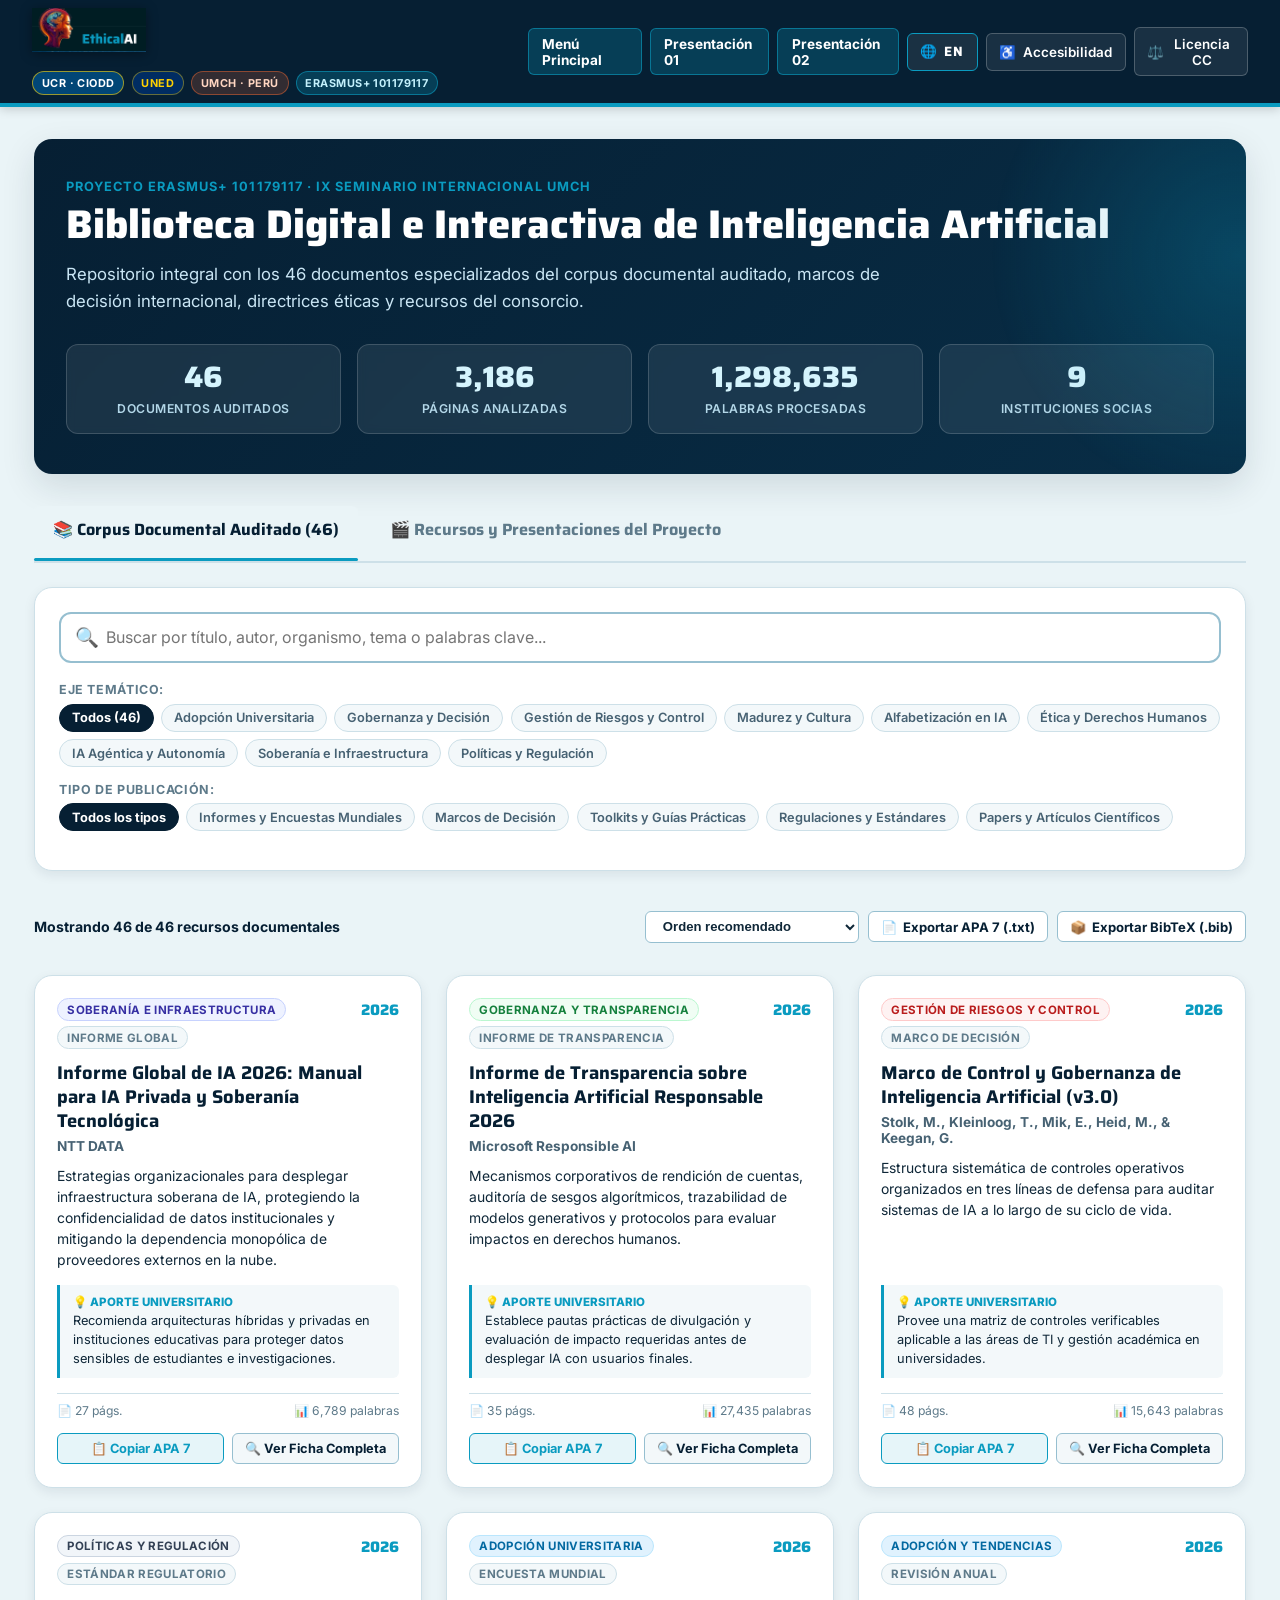
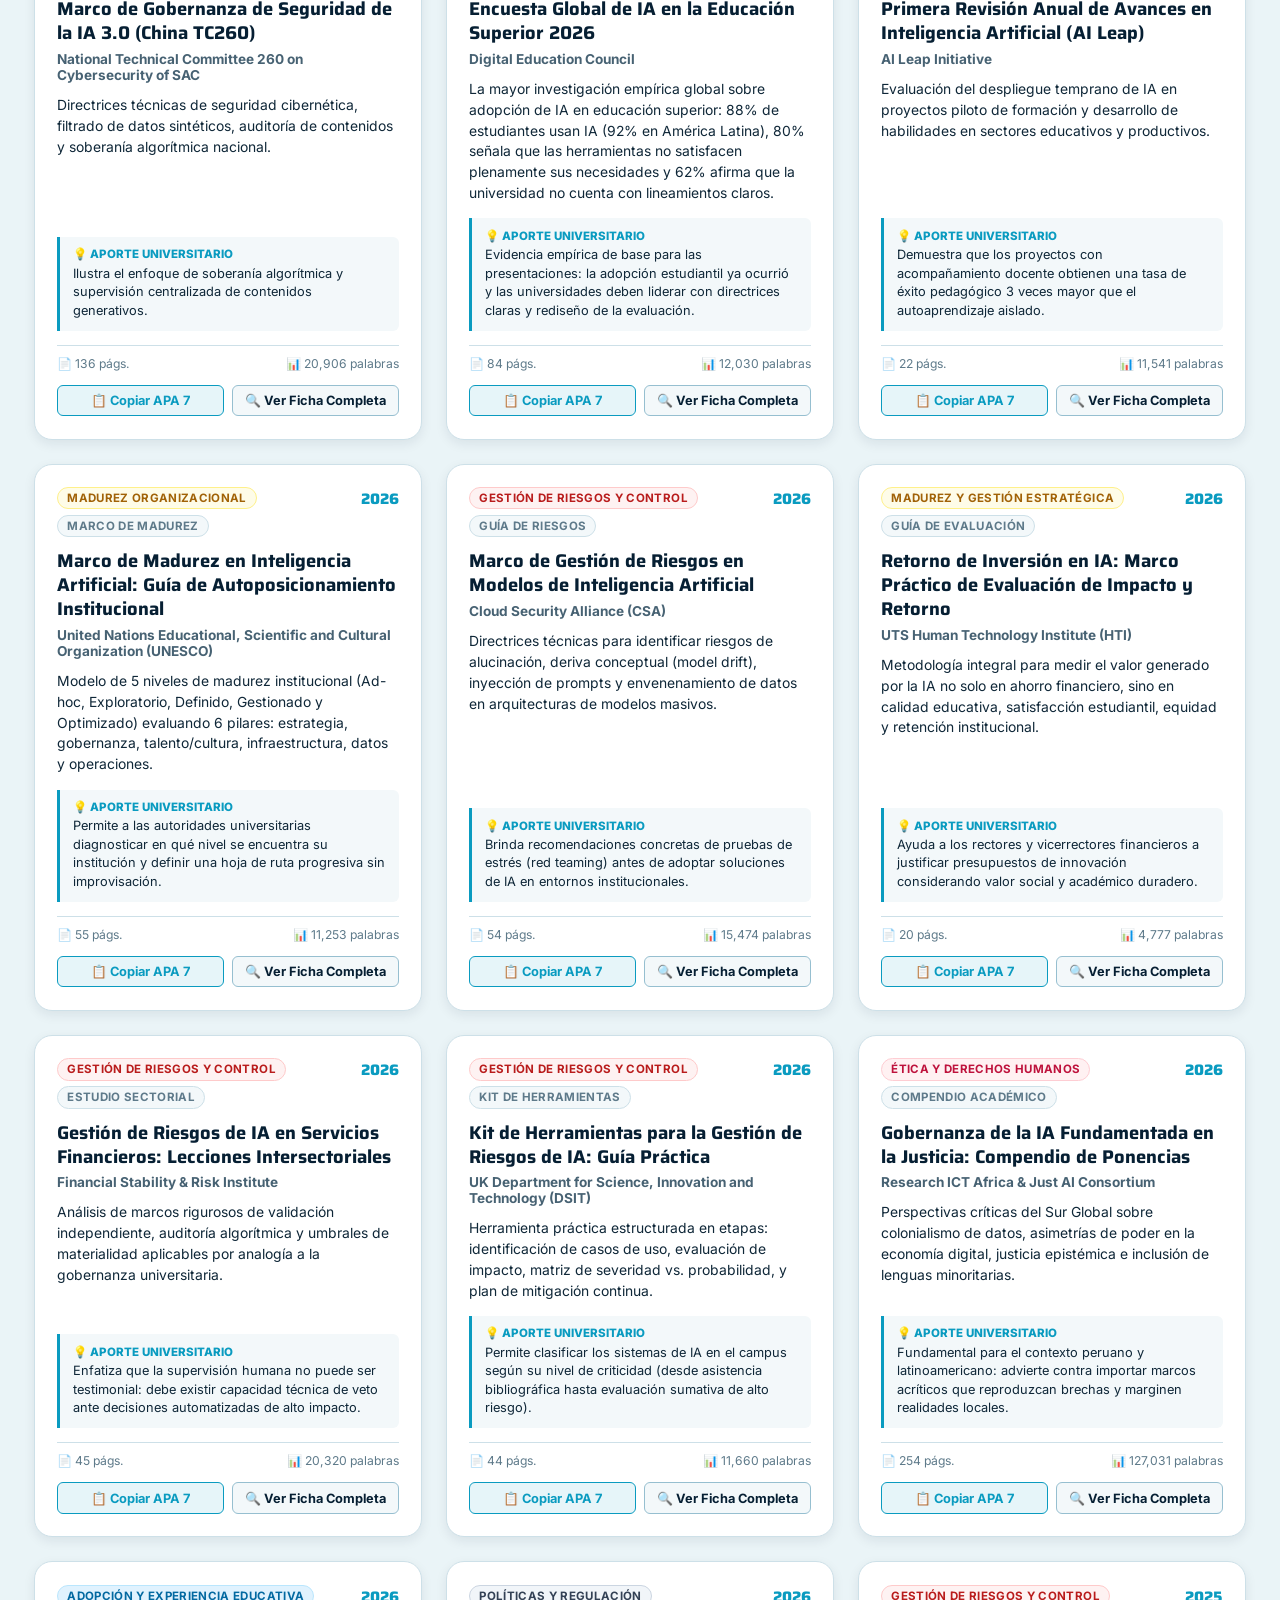
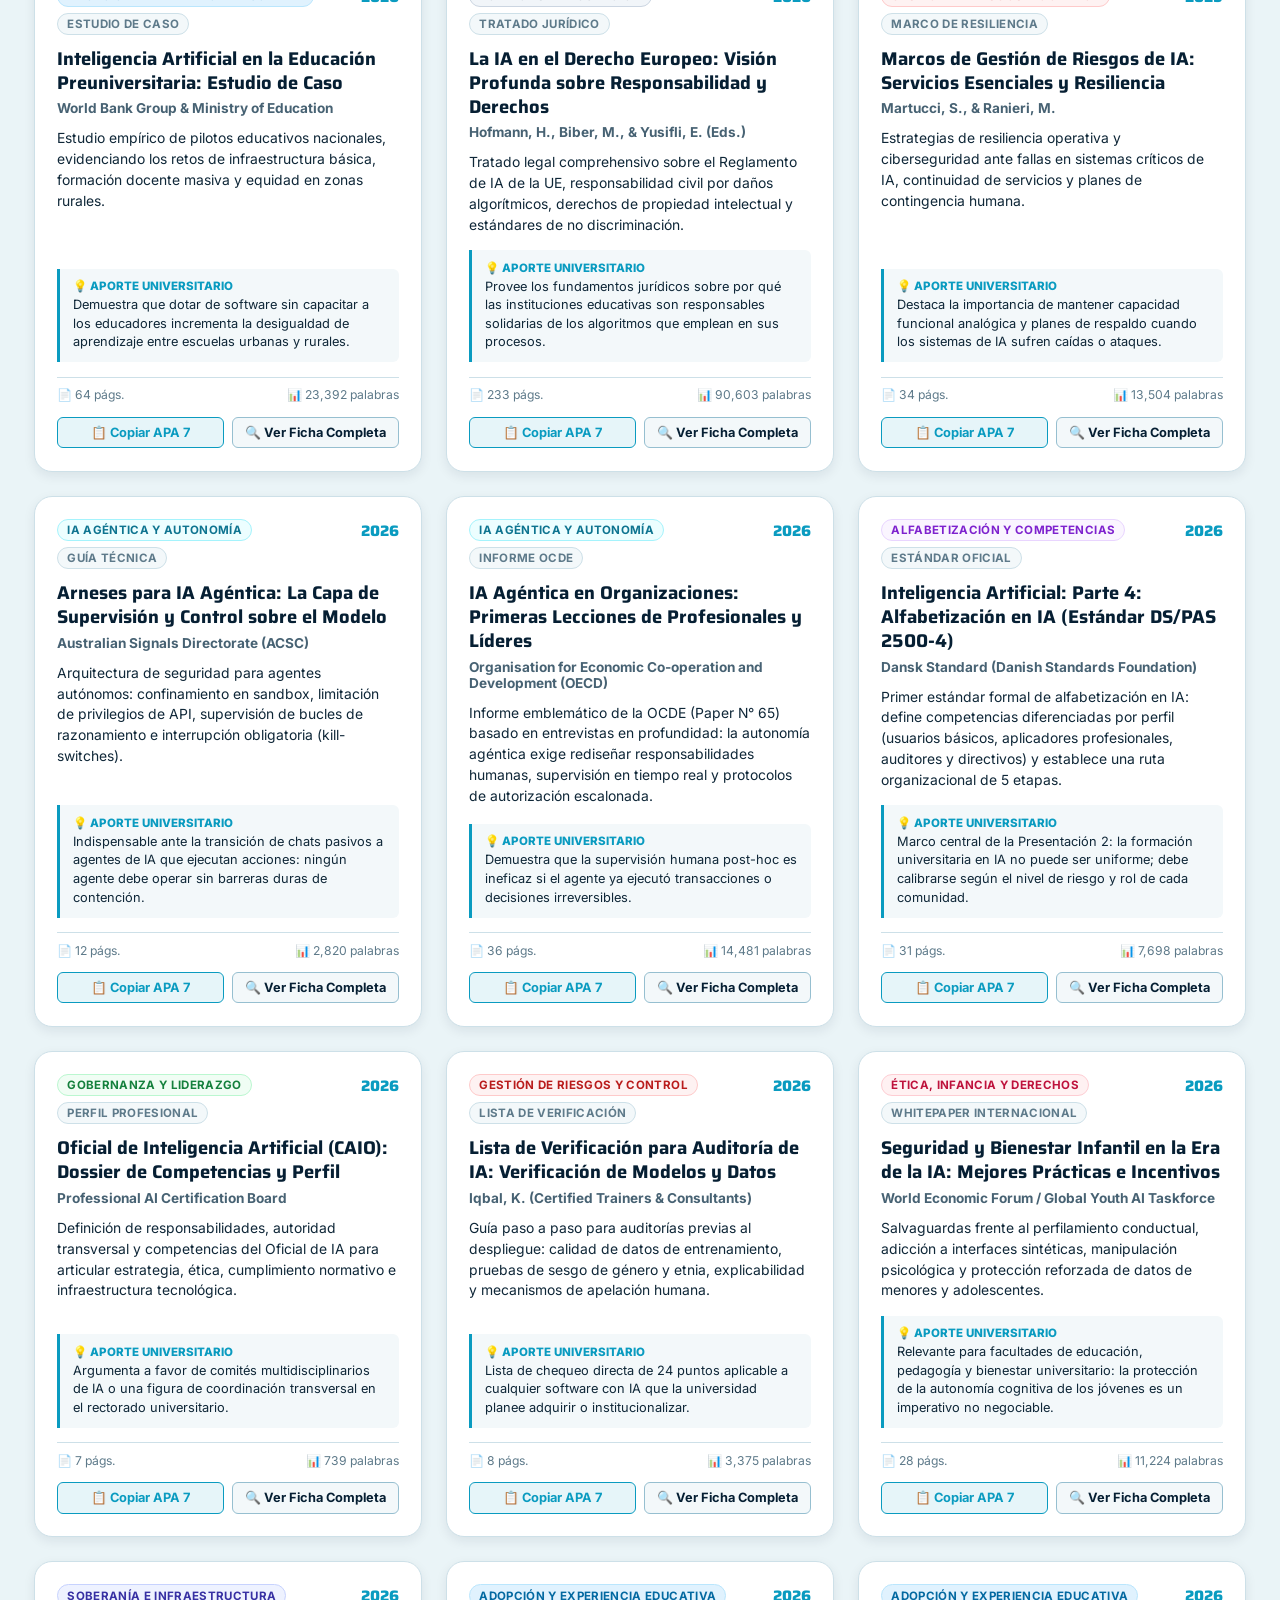
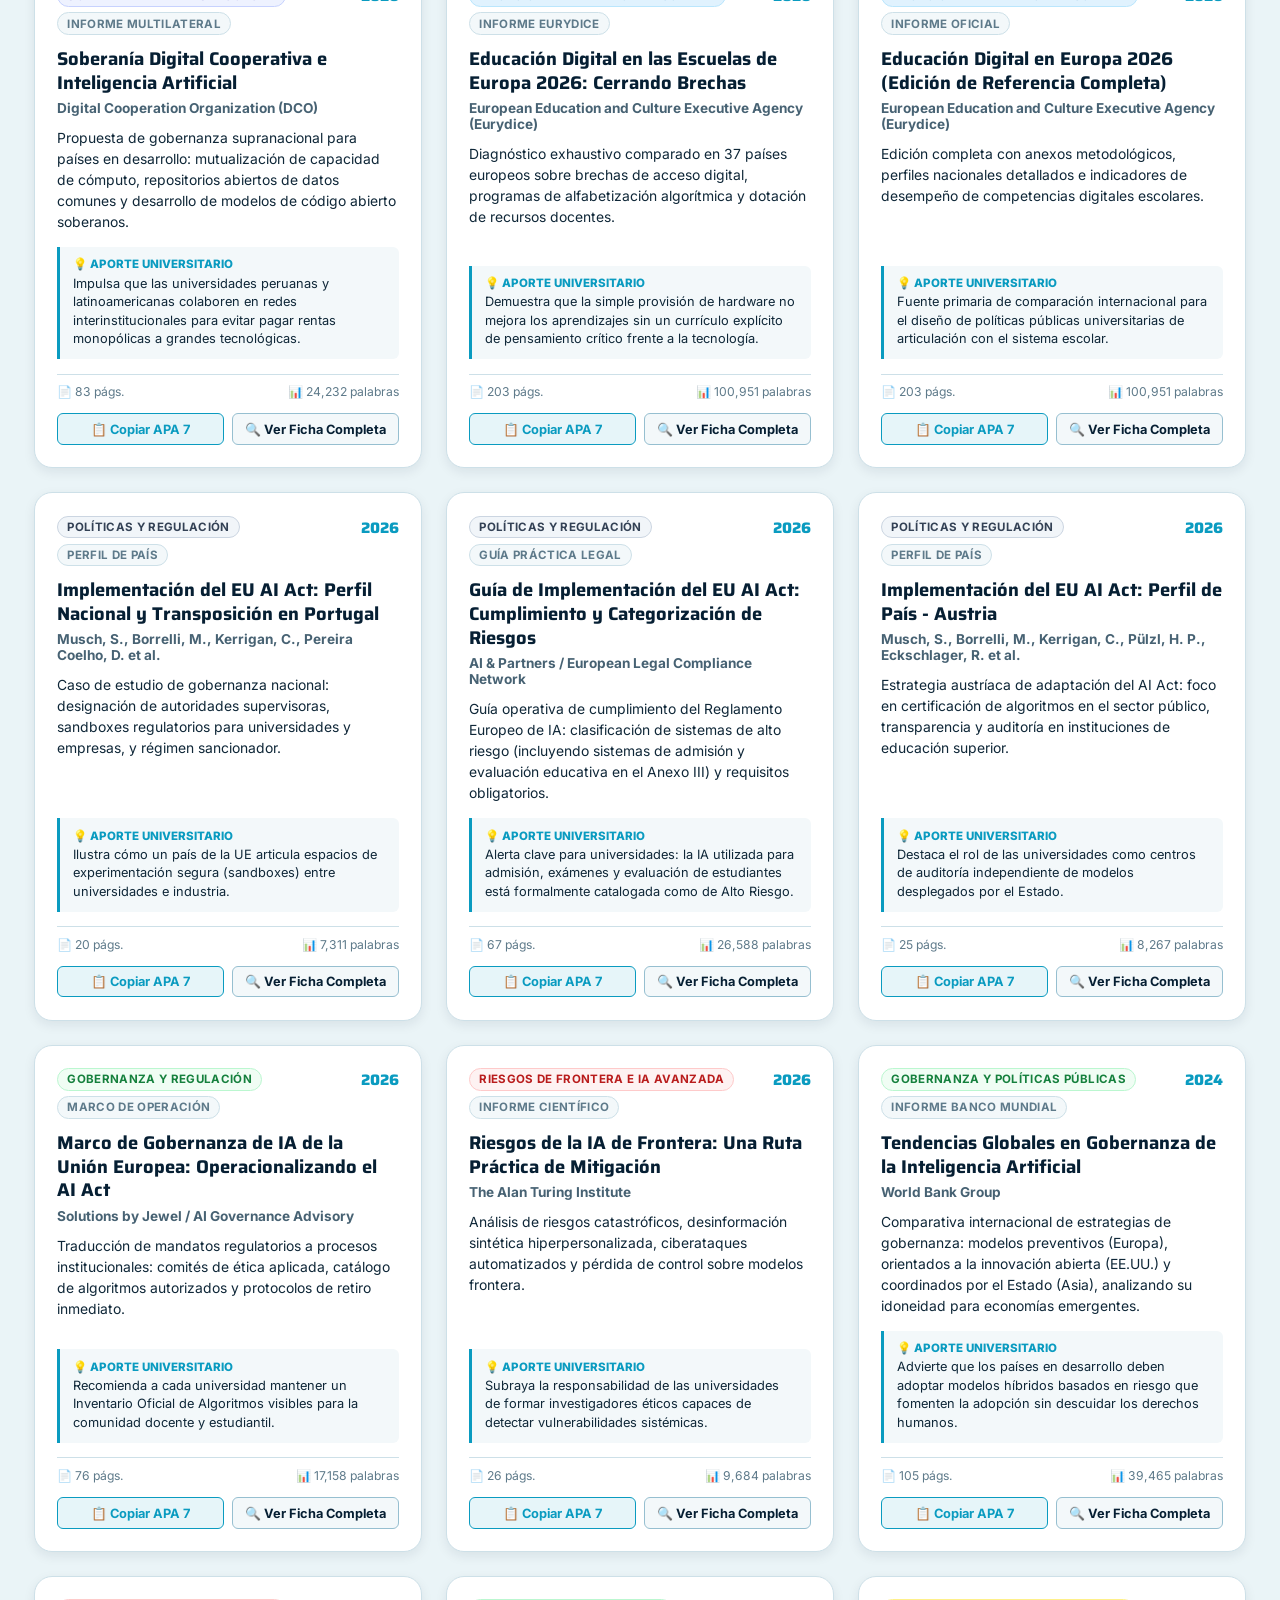
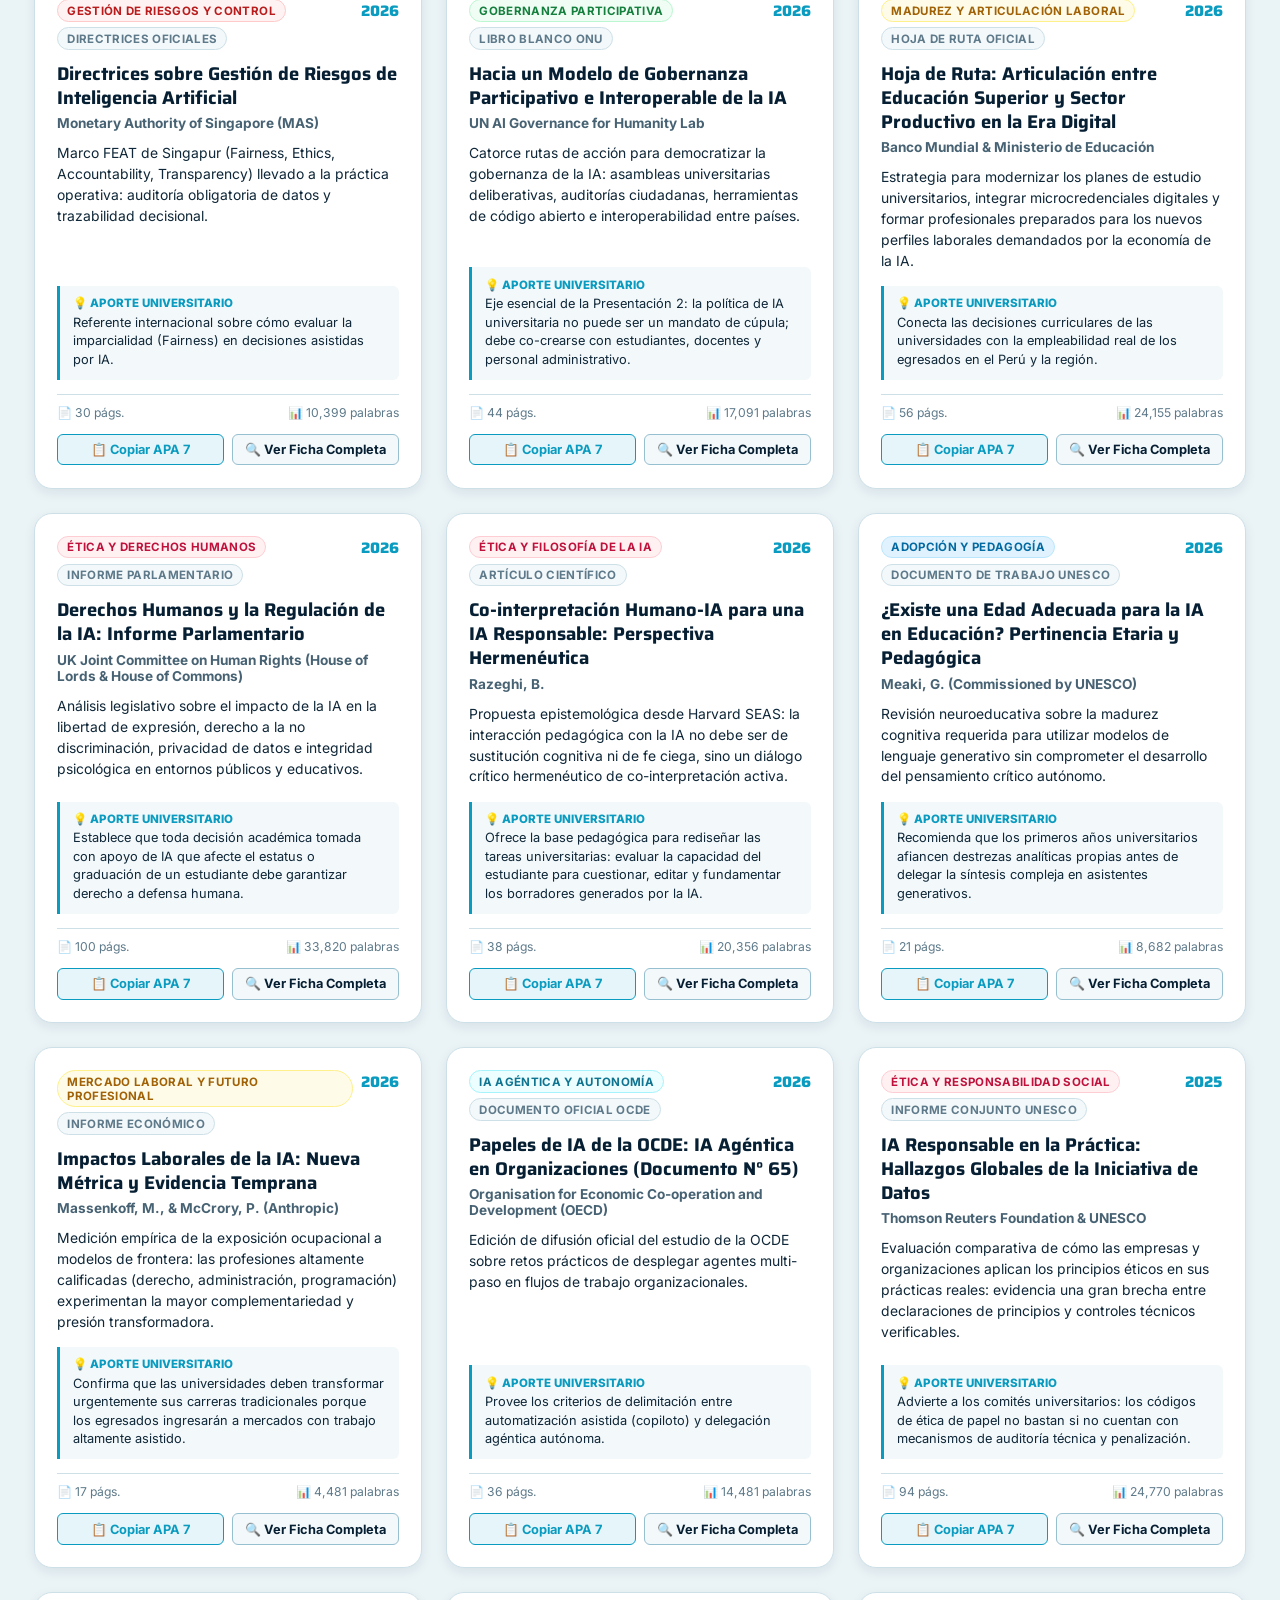
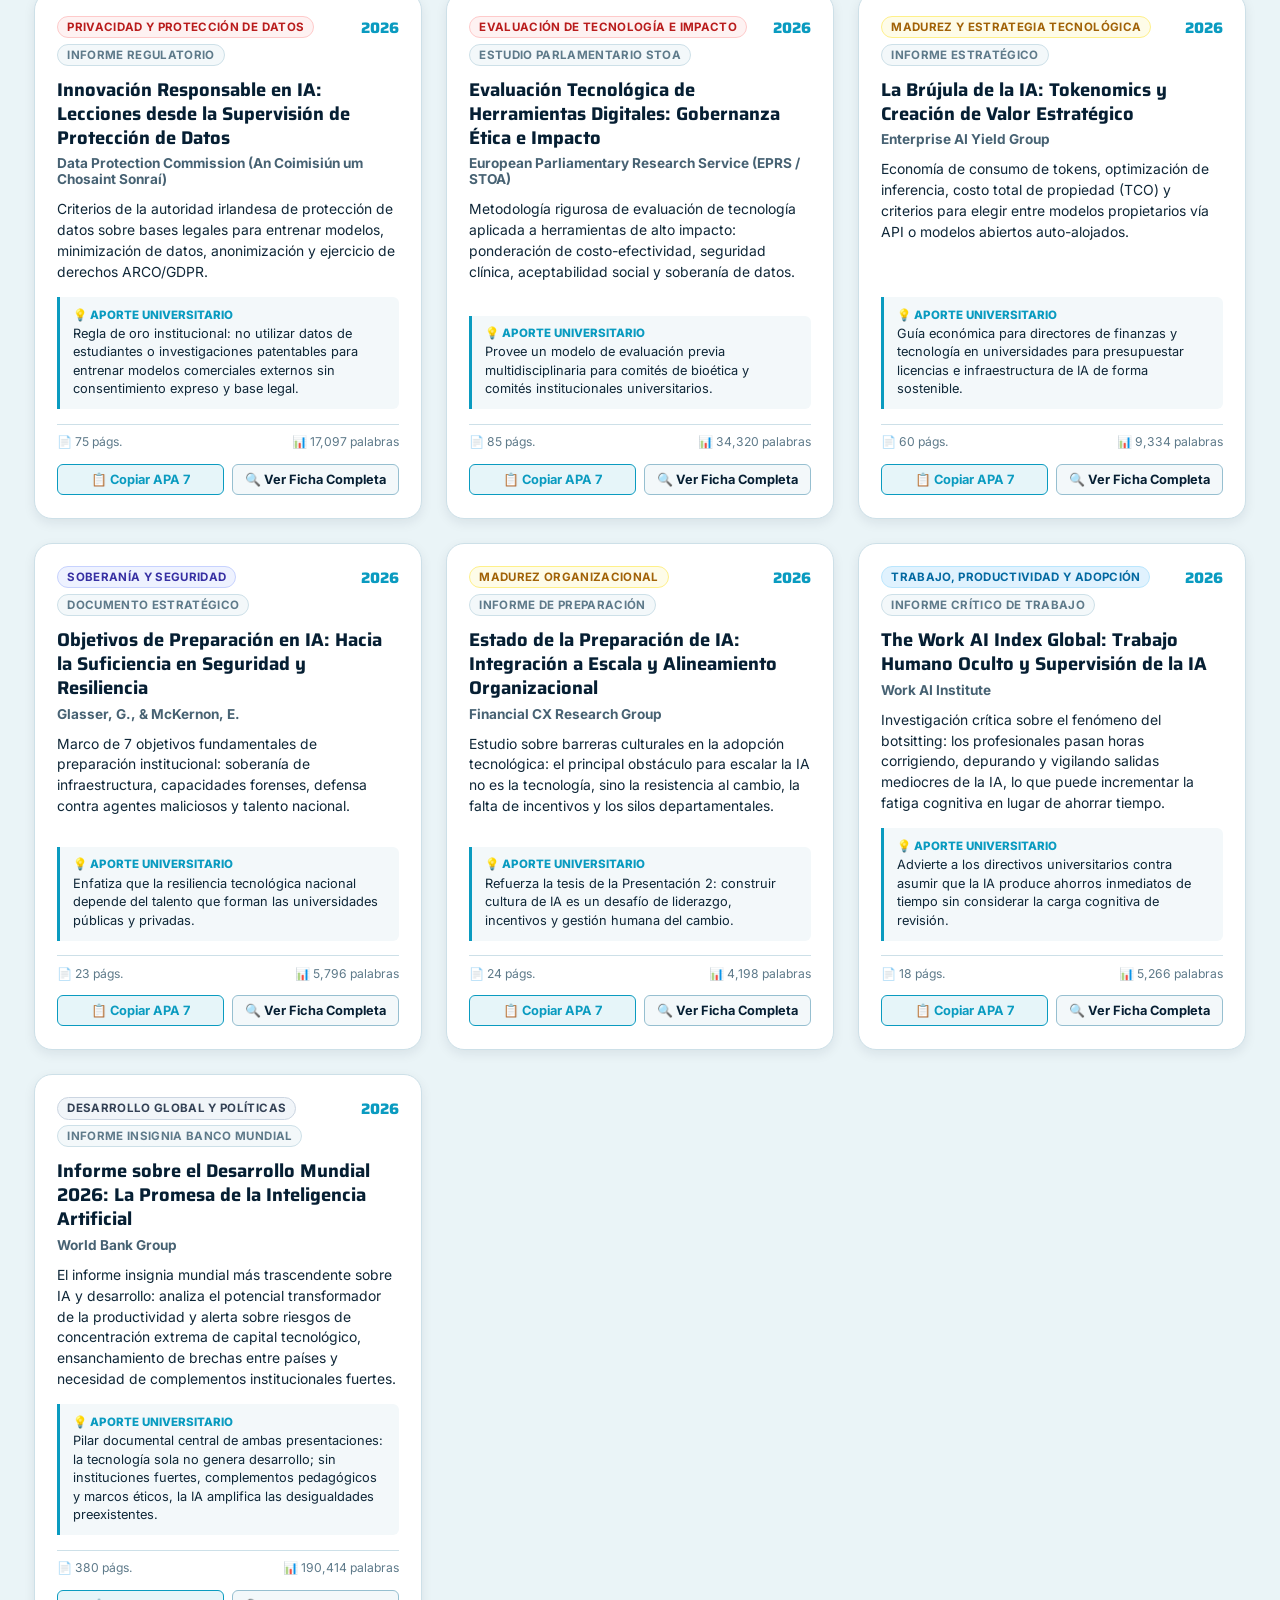
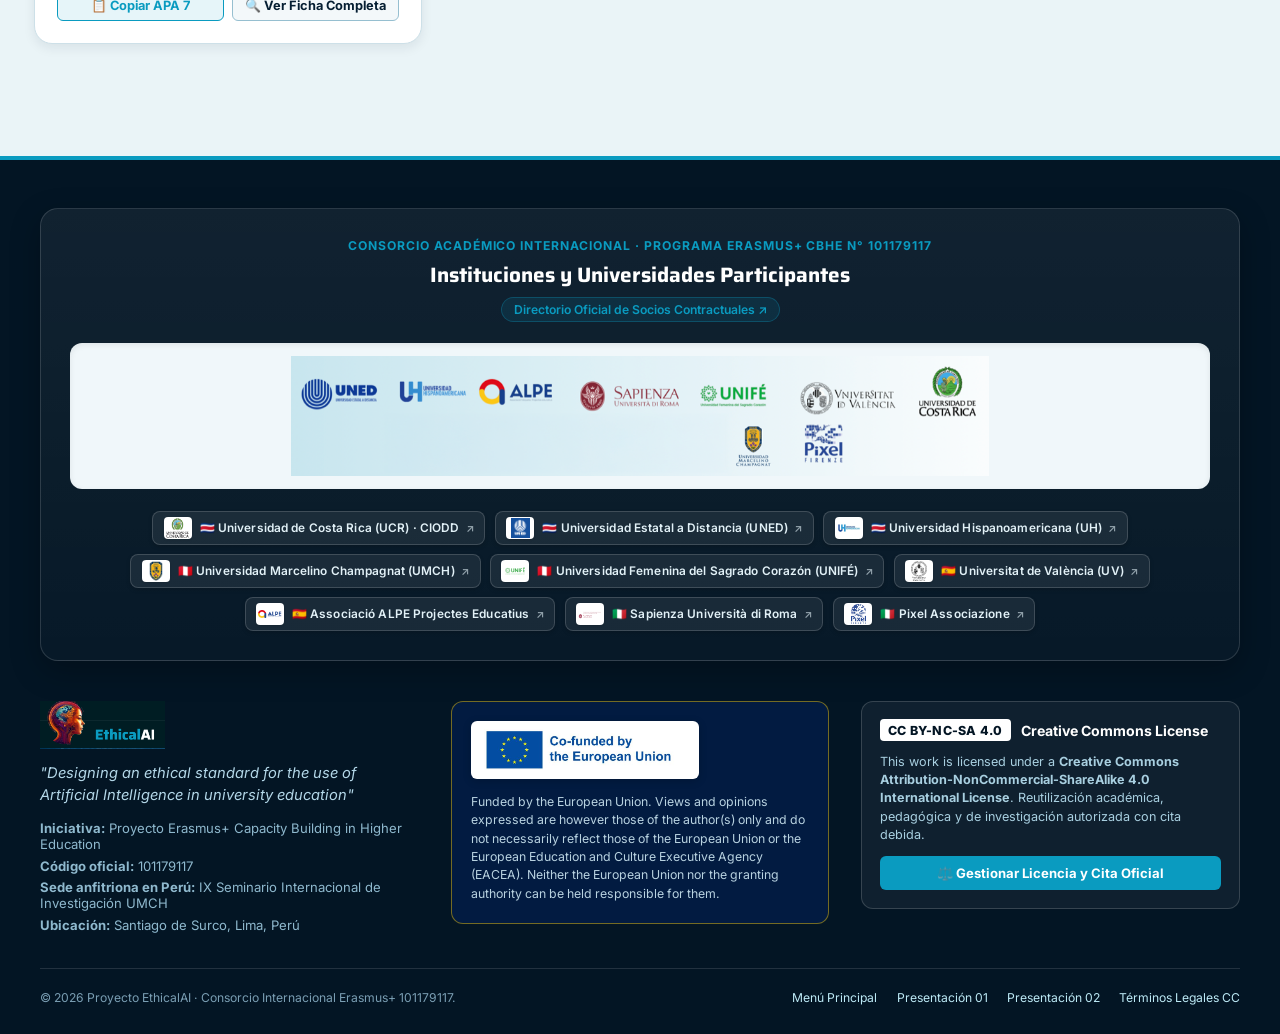
==== biblioteca.html @ 7a9e2408 "feat: publicación de plataforma interactiva EthicalAI Perú, biblioteca de recursos y presentaciones " ====
<!doctype html>
<html lang="es">
<head>
  <meta charset="utf-8">
  <meta name="viewport" content="width=device-width, initial-scale=1">
  <meta name="description" content="Biblioteca Digital e Interactiva EthicalAI: repositorio auditado de 46 documentos, marcos de decisión y recursos multimedia para la educación superior.">
  <title>EthicalAI Perú | Biblioteca Digital e Interactiva de Inteligencia Artificial</title>
  <link rel="preconnect" href="https://fonts.googleapis.com">
  <link rel="preconnect" href="https://fonts.gstatic.com" crossorigin>
  <link href="https://fonts.googleapis.com/css2?family=Inter:wght@400;500;600;700;800&family=Saira:wght@500;600;700;800&display=swap" rel="stylesheet">
  <link rel="stylesheet" href="assets/styles.css">
</head>
<body data-page="library">
  <a class="skip-link" href="#mainLibraryContent">Saltar al contenido de la biblioteca</a>

  <!-- Barra Superior Institucional -->
  <header class="topbar" role="banner">
    <div class="brand-group">
      <!-- Logo Oficial del Proyecto en la Esquina Superior -->
      <a href="index.html" class="brand-official-logo" aria-label="Ir al Menú Principal EthicalAI">
        <img src="LogoProjecto.png" alt="EthicalAI - Logo Oficial del Proyecto Erasmus+" class="topbar-project-logo">
      </a>

      <!-- Insignias de Afiliación Oficial -->
      <div class="institutional-ribbon" aria-label="Afiliaciones institucionales oficiales">
        <span class="inst-tag ucr" title="Universidad de Costa Rica - CIODD">UCR · CIODD</span>
        <span class="inst-tag uned" title="Universidad Estatal a Distancia, Costa Rica">UNED</span>
        <span class="inst-tag umch" title="Universidad Marcelino Champagnat, Lima - Perú">UMCH · Perú</span>
        <span class="inst-tag eu" title="Cofinanciado por el Programa Erasmus+ de la Unión Europea">Erasmus+ 101179117</span>
      </div>
    </div>

    <div class="topbar-actions" role="toolbar" aria-label="Herramientas y Navegación">
      <!-- Enlaces Rápidos de Navegación -->
      <a href="index.html" class="topbar-nav-link" id="navHome" title="Volver al inicio">🏠 Menú Principal</a>
      <a href="presentacion-1.html" class="topbar-nav-link" id="navPres1" title="Presentación 1: Uso responsable de la IA">01 · Uso Responsable</a>
      <a href="presentacion-2.html" class="topbar-nav-link" id="navPres2" title="Presentación 2: Cultura de IA">02 · Cultura IA</a>

      <!-- Selector de Idioma -->
      <button id="langButton" class="text-button lang-toggle" aria-label="Cambiar idioma (Español / English)" title="Cambiar idioma (T)">
        <span class="lang-flag" aria-hidden="true">🌐</span>
        <span id="langLabel">EN</span>
      </button>

      <!-- Accesibilidad -->
      <button id="a11yButton" class="text-button" aria-expanded="false" aria-controls="a11yDialog" aria-label="Opciones de accesibilidad">
        <span aria-hidden="true">♿</span>
        <span class="btn-label">Accesibilidad</span>
      </button>

      <!-- Gestión de Licencia Creative Commons -->
      <button id="ccManageBtn" class="text-button" aria-expanded="false" aria-controls="ccLicenseDialog" aria-label="Gestionar licencia Creative Commons">
        <span aria-hidden="true">⚖️</span>
        <span class="btn-label">Licencia CC</span>
      </button>
    </div>
  </header>

  <!-- Contenido Principal: Biblioteca Digital -->
  <main id="mainLibraryContent" class="library-main">
    <!-- Hero y Panel de Estadísticas del Corpus -->
    <section class="library-hero" aria-labelledby="heroTitle">
      <p class="eyebrow" id="heroEyebrow">Proyecto Erasmus+ 101179117 · IX Seminario Internacional UMCH</p>
      <h1 id="heroTitle">Biblioteca Digital e Interactiva de Inteligencia Artificial</h1>
      <p class="lead" id="heroLead">
        Repositorio integral con los 46 documentos especializados del corpus documental auditado, marcos de decisión internacional, directrices éticas y recursos del consorcio.
      </p>

      <div class="stats-strip" aria-label="Métricas del corpus documental auditado">
        <div class="stat-item">
          <span class="stat-num">46</span>
          <span class="stat-label" id="statDocsLabel">Documentos Auditados</span>
        </div>
        <div class="stat-item">
          <span class="stat-num">3,186</span>
          <span class="stat-label" id="statPagesLabel">Páginas Analizadas</span>
        </div>
        <div class="stat-item">
          <span class="stat-num">1,298,635</span>
          <span class="stat-label" id="statWordsLabel">Palabras Procesadas</span>
        </div>
        <div class="stat-item">
          <span class="stat-num">9</span>
          <span class="stat-label" id="statPartnersLabel">Instituciones Socias</span>
        </div>
      </div>
    </section>

    <!-- Pestañas de Navegación de Contenido -->
    <nav class="library-tabs-nav" aria-label="Secciones de la biblioteca">
      <button id="tabCorpus" class="lib-tab-btn active" aria-controls="corpusSection" id="tabCorpusLabel">
        📚 Corpus Documental Auditado (46)
      </button>
      <button id="tabMultimedia" class="lib-tab-btn" aria-controls="multimediaSection" id="tabMultimediaLabel">
        🎬 Recursos y Presentaciones del Proyecto
      </button>
    </nav>

    <!-- SECCIÓN 1: Corpus Documental con Filtros y Búsqueda -->
    <section id="corpusSection" class="library-tab-panel" aria-label="Corpus Documental">
      <!-- Tarjeta de Búsqueda y Filtros Facetados -->
      <div class="search-filter-card">
        <div class="search-input-wrap">
          <span class="search-icon" aria-hidden="true">🔍</span>
          <input type="search" id="librarySearchInput" class="library-search-input" placeholder="Buscar por título, autor, organismo, tema o palabras clave..." aria-label="Buscar en la biblioteca">
        </div>

        <!-- Filtros por Eje Temático -->
        <div class="filter-group">
          <span class="filter-group-label">Eje Temático:</span>
          <div class="filter-pills-row" role="group" aria-label="Filtrar por eje temático">
            <button class="filter-pill active" data-category="all">Todos (46)</button>
            <button class="filter-pill" data-category="adoption">Adopción Universitaria</button>
            <button class="filter-pill" data-category="governance">Gobernanza y Decisión</button>
            <button class="filter-pill" data-category="risk">Gestión de Riesgos y Control</button>
            <button class="filter-pill" data-category="maturity">Madurez y Cultura</button>
            <button class="filter-pill" data-category="literacy">Alfabetización en IA</button>
            <button class="filter-pill" data-category="ethics">Ética y Derechos Humanos</button>
            <button class="filter-pill" data-category="agentic">IA Agéntica y Autonomía</button>
            <button class="filter-pill" data-category="sovereignty">Soberanía e Infraestructura</button>
            <button class="filter-pill" data-category="policy">Políticas y Regulación</button>
          </div>
        </div>

        <!-- Filtros por Tipo de Documento -->
        <div class="filter-group">
          <span class="filter-group-label">Tipo de Publicación:</span>
          <div class="filter-pills-row" role="group" aria-label="Filtrar por tipo de publicación">
            <button class="filter-pill active" data-type="all">Todos los tipos</button>
            <button class="filter-pill" data-type="report">Informes y Encuestas Mundiales</button>
            <button class="filter-pill" data-type="framework">Marcos de Decisión</button>
            <button class="filter-pill" data-type="toolkit">Toolkits y Guías Prácticas</button>
            <button class="filter-pill" data-type="regulation">Regulaciones y Estándares</button>
            <button class="filter-pill" data-type="paper">Papers y Artículos Científicos</button>
          </div>
        </div>
      </div>

      <!-- Barra de Resultados y Exportación -->
      <div class="library-controls-bar">
        <div id="resultsCounter" class="results-counter" aria-live="polite">
          Mostrando 46 de 46 recursos documentales
        </div>

        <div class="controls-actions-group">
          <label for="librarySortSelect" class="sr-only">Ordenar resultados</label>
          <select id="librarySortSelect" class="sort-select" aria-label="Ordenar resultados">
            <option value="default" id="sortDefaultOpt">Orden recomendado</option>
            <option value="recent" id="sortRecentOpt">Más recientes primero</option>
            <option value="pages" id="sortPagesOpt">Mayor extensión (páginas)</option>
            <option value="alpha" id="sortAlphaOpt">Alfabético (A-Z)</option>
          </select>

          <button id="btnExportTxt" class="btn-export-outline" title="Exportar todas las citas a formato de texto APA 7">
            📄 <span id="btnExportTxtLabel">Exportar APA 7 (.txt)</span>
          </button>
          <button id="btnExportBib" class="btn-export-outline" title="Exportar todas las referencias a archivo BibTeX">
            📦 <span id="btnExportBibLabel">Exportar BibTeX (.bib)</span>
          </button>
        </div>
      </div>

      <!-- Grilla Reactiva de Documentos -->
      <div id="documentsGrid" class="documents-grid" role="region" aria-label="Listado de documentos"></div>
    </section>

    <!-- SECCIÓN 2: Recursos Multimediales y Productos del Proyecto -->
    <section id="multimediaSection" class="library-tab-panel" style="display: none;" aria-label="Recursos del Proyecto">
      <div id="multimediaGrid" class="multimedia-grid"></div>
    </section>
  </main>

  <!-- Modal Detallado de Ficha Técnica del Documento -->
  <dialog id="docDetailDialog" class="app-dialog" aria-labelledby="modalDocTitle">
    <div class="dialog-header">
      <div>
        <span id="modalDocCategory" class="badge cat-badge">Categoría</span>
        <h2 id="modalDocTitle" style="margin-top: 0.35rem; font-size: 1.35rem;">Título del Documento</h2>
      </div>
      <button id="closeDocModal" aria-label="Cerrar ventana de detalles" class="close-icon-btn">×</button>
    </div>
    <div class="dialog-content">
      <p id="modalDocAuthor" style="font-size: 0.95rem; font-weight: 700; color: var(--navy); margin-bottom: 0.8rem;"></p>

      <div style="background: var(--surface-alt); border: 1px solid var(--line); border-radius: var(--radius-md); padding: 1rem; margin-bottom: 1.2rem;">
        <strong style="color: var(--accent-cyan); display: block; font-size: 0.78rem; text-transform: uppercase; margin-bottom: 0.3rem;">💡 Aporte Central para la Educación Superior:</strong>
        <p id="modalDocTakeaway" style="margin: 0; font-size: 0.9rem; line-height: 1.5; color: var(--ink);"></p>
      </div>

      <div style="display: grid; grid-template-columns: repeat(auto-fit, minmax(180px, 1fr)); gap: 0.75rem; font-size: 0.82rem; color: var(--ink-secondary); margin-bottom: 1.2rem;">
        <div><strong>Extensión:</strong> <span id="modalDocPages"></span></div>
        <div><strong>Volumen analizado:</strong> <span id="modalDocWords"></span></div>
        <div><strong>Archivo origen:</strong> <code id="modalDocSource" style="font-size: 0.78rem;"></code></div>
      </div>

      <!-- Cita APA 7 -->
      <div style="margin-bottom: 1.2rem;">
        <strong style="display: block; font-size: 0.85rem; color: var(--navy); margin-bottom: 0.4rem;">Cita formateada en APA 7:</strong>
        <div id="modalDocApa" class="citation-box"></div>
        <button id="modalCopyApaBtn" class="btn-primary" style="font-size: 0.82rem; padding: 0.45rem 0.9rem;">
          📋 Copiar Cita APA 7
        </button>
      </div>

      <!-- Cita BibTeX -->
      <div>
        <strong style="display: block; font-size: 0.85rem; color: var(--navy); margin-bottom: 0.4rem;">Entrada en formato BibTeX:</strong>
        <pre id="modalDocBibtex" class="citation-box" style="white-space: pre-wrap; font-size: 0.78rem;"></pre>
        <button id="modalCopyBibBtn" class="btn-card-action" style="font-size: 0.82rem; padding: 0.45rem 0.9rem;">
          📋 Copiar BibTeX
        </button>
      </div>
    </div>
  </dialog>

  <!-- Modal de Gestión de Licencia Creative Commons -->
  <dialog id="ccLicenseDialog" class="app-dialog cc-dialog" aria-labelledby="ccDialogTitle">
    <div class="dialog-header">
      <div>
        <p class="eyebrow">Derechos de Autor y Reutilización Académica</p>
        <h2 id="ccDialogTitle">Licencia Creative Commons CC BY-NC-SA 4.0</h2>
      </div>
      <button id="closeCcDialog" aria-label="Cerrar ventana de licencia" class="close-icon-btn">×</button>
    </div>
    <div class="dialog-content">
      <p style="font-size: 0.92rem; line-height: 1.55; color: var(--ink);">
        Los materiales, presentaciones y recursos desarrollados en el marco del <strong>Proyecto Erasmus+ 101179117 EthicalAI</strong> se publican bajo la <strong>Licencia Internacional Creative Commons Atribución-NoComercial-CompartirIgual 4.0 (CC BY-NC-SA 4.0)</strong>.
      </p>

      <div class="cc-dialog-terms">
        <div class="cc-term-card">
          <strong>✅ Libertad de Compartir</strong>
          <p>Usted puede copiar, proyectar y redistribuir el material en cualquier medio o formato para fines educativos, académicos y de investigación universitaria.</p>
        </div>
        <div class="cc-term-card">
          <strong>✅ Libertad de Adaptar</strong>
          <p>Usted puede remezclar, transformar y crear obras derivadas para apoyar la toma de decisiones institucionales o diseñar planes curriculares locales.</p>
        </div>
        <div class="cc-term-card">
          <strong>⚠️ Atribución Obligatoria (BY)</strong>
          <p>Debe otorgar el crédito correspondiente al consorcio EthicalAI y a las universidades autoras, proporcionar un enlace a la licencia e indicar si se realizaron cambios.</p>
        </div>
        <div class="cc-term-card">
          <strong>🚫 Uso No Comercial (NC)</strong>
          <p>No puede hacer uso del material con fines comerciales ni lucrativos directos o indirectos.</p>
        </div>
        <div class="cc-term-card">
          <strong>🔄 Compartir Igual (SA)</strong>
          <p>Si remezcla o transforma este material, debe difundir sus aportes bajo esta misma licencia Creative Commons CC BY-NC-SA 4.0.</p>
        </div>
      </div>

      <!-- Generador de Citas de Atribución -->
      <div class="cc-citation-generator">
        <h4>Generador de Atribución Oficial para Reutilización</h4>
        <p style="font-size: 0.8rem; color: var(--ink-secondary); margin-bottom: 0.6rem;">
          Copie la fórmula de atribución requerida para incluir en sus presentaciones, documentos de política institucional o sitios web:
        </p>

        <div class="citation-box" id="ccApaText">
Proyecto Erasmus+ EthicalAI. (2026). <em>Materiales y presentaciones para la adopción responsable de la inteligencia artificial en la educación superior en el Perú</em>. Consorcio UCR, UNED, UH, UMCH, UNIFÉ, UV, Sapienza, ALPE, Pixel.
        </div>

        <div class="citation-actions">
          <button id="copyCcApaBtn" class="btn-primary" style="font-size: 0.82rem; padding: 0.45rem 0.85rem;">
            📋 Copiar Cita APA 7
          </button>
          <button id="copyCcBibBtn" class="btn-card-action" style="font-size: 0.82rem; padding: 0.45rem 0.85rem;">
            📋 Copiar BibTeX
          </button>
          <button id="copyCcHtmlBtn" class="btn-card-action" style="font-size: 0.82rem; padding: 0.45rem 0.85rem;">
            📋 Copiar HTML Embebible
          </button>
          <a href="https://creativecommons.org/licenses/by-nc-sa/4.0/deed.es" target="_blank" rel="noopener noreferrer" class="btn-export-outline" style="font-size: 0.82rem; padding: 0.45rem 0.85rem;">
            ↗️ Ver Código Legal en Creative Commons
          </a>
        </div>
      </div>
    </div>
  </dialog>

  <!-- Modal de Opciones de Accesibilidad -->
  <dialog id="a11yDialog" class="app-dialog a11y-dialog" aria-labelledby="a11yTitle">
    <div class="dialog-header">
      <div>
        <p class="eyebrow">Configuración</p>
        <h2 id="a11yTitle">Accesibilidad e Inclusión</h2>
      </div>
      <button id="closeA11y" aria-label="Cerrar menú de accesibilidad" class="close-icon-btn">×</button>
    </div>
    <div class="dialog-content">
      <div class="a11y-options-grid">
        <div class="a11y-item">
          <div>
            <strong>Alto Contraste</strong>
            <p>Optimiza la relación de contraste cromático para baja visión.</p>
          </div>
          <button id="contrastToggle" class="switch-button" aria-pressed="false">Activar</button>
        </div>

        <div class="a11y-item">
          <div>
            <strong>Tipografía Aumentada</strong>
            <p>Incrementa la escala del texto para facilitar la lectura.</p>
          </div>
          <button id="fontSizeToggle" class="switch-button" aria-pressed="false">Activar</button>
        </div>

        <div class="a11y-item">
          <div>
            <strong>Fuente de Alta Legibilidad</strong>
            <p>Aplica espaciado amplio y tipografía neutra.</p>
          </div>
          <button id="dyslexiaToggle" class="switch-button" aria-pressed="false">Activar</button>
        </div>
      </div>
    </div>
  </dialog>

  <!-- FOOTER INSTITUCIONAL COMPLETO CON LOGOS Y CREATIVE COMMONS -->
  <footer class="project-footer" role="contentinfo">
    <div class="footer-container">
      <!-- Sección de Socios y Logos del Consorcio -->
      <div class="footer-partners-block">
        <div class="footer-partners-header">
          <p class="eyebrow">Consorcio Académico Internacional · Programa Erasmus+ CBHE N° 101179117</p>
          <h3>Instituciones y Universidades Participantes</h3>
          <a href="https://www.ethicalaiucr.info/COM_prtContractual.php" target="_blank" rel="noopener noreferrer" class="partners-portal-link" title="Ver detalle del consorcio en la web oficial ethicalaiucr.info">
            Directorio Oficial de Socios Contractuales ↗
          </a>
        </div>

        <!-- Banner con Logos Oficiales de las Instituciones -->
        <div class="partners-strip-card">
          <img src="LogosProyecto.png" alt="Logos oficiales de las instituciones socias del consorcio EthicalAI: UNED, UH, ALPE, Sapienza Università di Roma, UNIFÉ, Universitat de València, Universidad de Costa Rica, Universidad Marcelino Champagnat, Pixel" class="partners-strip-img">
        </div>

        <!-- Insignias e Identificadores Institucionales Interactivos con Logo y Enlace Oficial -->
        <div class="partners-badges-grid" aria-label="Universidades e instituciones socias con enlaces a sus sitios oficiales">
          <a href="https://www.ucr.ac.cr/" target="_blank" rel="noopener noreferrer" class="partner-tag" title="Sitio oficial de la Universidad de Costa Rica (UCR)">
            <span class="partner-tag-logo-wrap"><img src="assets/img/partners/CR_UCR.png" alt="UCR" class="partner-tag-logo"></span>
            <span class="partner-tag-name">🇨🇷 Universidad de Costa Rica (UCR) · CIODD</span>
            <span class="partner-tag-icon">↗</span>
          </a>
          <a href="https://www.uned.ac.cr/" target="_blank" rel="noopener noreferrer" class="partner-tag" title="Sitio oficial de la Universidad Estatal a Distancia (UNED)">
            <span class="partner-tag-logo-wrap"><img src="assets/img/partners/CR_UNED.png" alt="UNED" class="partner-tag-logo"></span>
            <span class="partner-tag-name">🇨🇷 Universidad Estatal a Distancia (UNED)</span>
            <span class="partner-tag-icon">↗</span>
          </a>
          <a href="https://www.uh.ac.cr/" target="_blank" rel="noopener noreferrer" class="partner-tag" title="Sitio oficial de la Universidad Hispanoamericana (UH)">
            <span class="partner-tag-logo-wrap"><img src="assets/img/partners/CR_UH.jpg" alt="UH" class="partner-tag-logo"></span>
            <span class="partner-tag-name">🇨🇷 Universidad Hispanoamericana (UH)</span>
            <span class="partner-tag-icon">↗</span>
          </a>
          <a href="https://umch.edu.pe/" target="_blank" rel="noopener noreferrer" class="partner-tag" title="Sitio oficial de la Universidad Marcelino Champagnat (UMCH)">
            <span class="partner-tag-logo-wrap"><img src="assets/img/partners/PE_UMCH.png" alt="UMCH" class="partner-tag-logo"></span>
            <span class="partner-tag-name">🇵🇪 Universidad Marcelino Champagnat (UMCH)</span>
            <span class="partner-tag-icon">↗</span>
          </a>
          <a href="https://www.unife.edu.pe/" target="_blank" rel="noopener noreferrer" class="partner-tag" title="Sitio oficial de la Universidad Femenina del Sagrado Corazón (UNIFÉ)">
            <span class="partner-tag-logo-wrap"><img src="assets/img/partners/PE_UNIFE.png" alt="UNIFÉ" class="partner-tag-logo"></span>
            <span class="partner-tag-name">🇵🇪 Universidad Femenina del Sagrado Corazón (UNIFÉ)</span>
            <span class="partner-tag-icon">↗</span>
          </a>
          <a href="https://www.uv.es/" target="_blank" rel="noopener noreferrer" class="partner-tag" title="Sitio oficial de la Universitat de València (UV)">
            <span class="partner-tag-logo-wrap"><img src="assets/img/partners/ES_UniValencia.png" alt="UV" class="partner-tag-logo"></span>
            <span class="partner-tag-name">🇪🇸 Universitat de València (UV)</span>
            <span class="partner-tag-icon">↗</span>
          </a>
          <a href="https://www.alqueriaeducatius.org/" target="_blank" rel="noopener noreferrer" class="partner-tag" title="Sitio oficial de Associació Empresarial l’Alqueria Projectes Educatius (ALPE)">
            <span class="partner-tag-logo-wrap"><img src="assets/img/partners/ES_ALPE.png" alt="ALPE" class="partner-tag-logo"></span>
            <span class="partner-tag-name">🇪🇸 Associació ALPE Projectes Educatius</span>
            <span class="partner-tag-icon">↗</span>
          </a>
          <a href="https://web.uniroma1.it/pdta/home/" target="_blank" rel="noopener noreferrer" class="partner-tag" title="Sitio oficial de Sapienza Università di Roma - Dipartimento PDTA">
            <span class="partner-tag-logo-wrap"><img src="assets/img/partners/IT_Sapienza.png" alt="Sapienza" class="partner-tag-logo"></span>
            <span class="partner-tag-name">🇮🇹 Sapienza Università di Roma</span>
            <span class="partner-tag-icon">↗</span>
          </a>
          <a href="https://www.pixel-online.net/" target="_blank" rel="noopener noreferrer" class="partner-tag" title="Sitio oficial de Pixel Associazione">
            <span class="partner-tag-logo-wrap"><img src="assets/img/partners/IT_Pixel.jpg" alt="Pixel" class="partner-tag-logo"></span>
            <span class="partner-tag-name">🇮🇹 Pixel Associazione</span>
            <span class="partner-tag-icon">↗</span>
          </a>
        </div>
      </div>

      <!-- Grilla Informativa Principal (3 Columnas) -->
      <div class="footer-main-grid">
        <!-- Columna 1: Identidad y Misión -->
        <div class="footer-col">
          <div class="footer-brand-title">
            <img src="LogoProjecto.png" alt="EthicalAI" class="footer-logo-img">
          </div>
          <p class="footer-slogan">
            "Designing an ethical standard for the use of Artificial Intelligence in university education"
          </p>
          <ul class="footer-meta-list">
            <li><strong>Iniciativa:</strong> Proyecto Erasmus+ Capacity Building in Higher Education</li>
            <li><strong>Código oficial:</strong> 101179117</li>
            <li><strong>Sede anfitriona en Perú:</strong> IX Seminario Internacional de Investigación UMCH</li>
            <li><strong>Ubicación:</strong> Santiago de Surco, Lima, Perú</li>
          </ul>
        </div>

        <!-- Columna 2: Cofinanciación Unión Europea y Disclaimer -->
        <div class="footer-col">
          <div class="eu-funding-box">
            <div class="eu-logo-card">
              <img src="co-funded-eu.png" alt="Co-funded by the European Union" class="eu-official-logo-img">
            </div>
            <p class="eu-disclaimer-text">
              Funded by the European Union. Views and opinions expressed are however those of the author(s) only and do not necessarily reflect those of the European Union or the European Education and Culture Executive Agency (EACEA). Neither the European Union nor the granting authority can be held responsible for them.
            </p>
          </div>
        </div>

        <!-- Columna 3: Licencia Creative Commons Gestionable -->
        <div class="footer-col">
          <div class="cc-license-card">
            <div class="cc-header">
              <span class="cc-icons-badge">CC BY-NC-SA 4.0</span>
              <span class="cc-license-title">Creative Commons License</span>
            </div>
            <p class="cc-summary-text">
              This work is licensed under a <strong>Creative Commons Attribution-NonCommercial-ShareAlike 4.0 International License</strong>. Reutilización académica, pedagógica y de investigación autorizada con cita debida.
            </p>
            <button class="btn-manage-cc" onclick="document.getElementById('ccLicenseDialog').showModal()">
              ⚖️ Gestionar Licencia y Cita Oficial
            </button>
          </div>
        </div>
      </div>

      <!-- Barra Inferior de Derechos -->
      <div class="footer-bottom-bar">
        <div>
          © 2026 Proyecto EthicalAI · Consorcio Internacional Erasmus+ 101179117.
        </div>
        <div class="footer-bottom-links">
          <a href="index.html">Menú Principal</a>
          <a href="presentacion-1.html">Presentación 01</a>
          <a href="presentacion-2.html">Presentación 02</a>
          <a href="https://creativecommons.org/licenses/by-nc-sa/4.0/deed.es" target="_blank" rel="noopener">Términos Legales CC</a>
        </div>
      </div>
    </div>
  </footer>

  <script src="assets/library-data.js"></script>
  <script src="assets/library.js"></script>
</body>
</html>
---- assets/styles.css ----
/* ==========================================================================
   EthicalAI Perú — Estilos Oficiales e Identidad Institucional
   Afiliaciones: EthicalAI (Erasmus+) · CIODD - UCR · UNED · UMCH
   ========================================================================== */

:root {
  /* Paleta Oficial UCR / CIODD / EthicalAI / UNED */
  --ucr-blue: #005088;
  --ucr-gold: #ffd100;
  --ciodd-cyan: #00a3e0;
  --ethical-teal: #0a9bc0;
  --ethical-ice: #d5f4fd;
  --uned-navy: #002f6c;
  --uned-amber: #ffb81c;
  
  /* Sistema de Color Semántico */
  --navy: #061f33;
  --navy-dark: #001d23;
  --navy-light: #0d3856;
  --accent-cyan: #0a9bc0;
  --accent-green: #2ea366;
  --accent-coral: #e66432;
  --accent-amber: #f59e0b;
  --ink: #0f2738;
  --ink-secondary: #476273;
  --muted: #5e7a8a;
  --surface: #ffffff;
  --surface-alt: #f3f8fa;
  --surface-tint: #eaf4f7;
  --line: #cde0e8;
  --line-strong: #96bfd0;
  --shadow-sm: 0 4px 12px rgba(6, 31, 51, 0.08);
  --shadow-md: 0 12px 34px rgba(6, 31, 51, 0.12);
  --shadow-lg: 0 24px 64px rgba(6, 31, 51, 0.16);
  --radius-sm: 6px;
  --radius-md: 12px;
  --radius-lg: 18px;
  --radius-full: 9999px;
  --font-base: "Inter", -apple-system, BlinkMacSystemFont, "Segoe UI", Roboto, sans-serif;
  --font-heading: "Saira", var(--font-base);
  --transition: 0.22s cubic-bezier(0.16, 1, 0.3, 1);
}

/* Modo Alto Contraste */
body.high-contrast {
  --navy: #000000;
  --navy-dark: #000000;
  --surface: #ffffff;
  --surface-alt: #f0f0f0;
  --surface-tint: #e5e5e5;
  --ink: #000000;
  --ink-secondary: #111111;
  --muted: #222222;
  --accent-cyan: #0044cc;
  --accent-green: #006622;
  --accent-coral: #cc1100;
  --line: #000000;
  --line-strong: #000000;
  --shadow-sm: none;
  --shadow-md: none;
  --shadow-lg: none;
}

/* Modo Tipografía Aumentada */
body.large-font {
  font-size: 118%;
}

/* Modo Alta Legibilidad */
body.legible-font {
  font-family: Arial, "Helvetica Neue", sans-serif !important;
  letter-spacing: 0.03em;
  word-spacing: 0.08em;
  line-height: 1.65;
}

/* Reset y Base */
*, *::before, *::after {
  box-sizing: border-box;
}

html, body {
  margin: 0;
  padding: 0;
  min-height: 100%;
  background: var(--surface-tint);
  color: var(--ink);
  font-family: var(--font-base);
  -webkit-font-smoothing: antialiased;
}

.sr-only {
  position: absolute;
  width: 1px;
  height: 1px;
  padding: 0;
  margin: -1px;
  overflow: hidden;
  clip: rect(0, 0, 0, 0);
  white-space: nowrap;
  border: 0;
}

button, a {
  font: inherit;
}

button {
  border: 0;
  background: transparent;
  cursor: pointer;
}

button:focus-visible, a:focus-visible, [tabindex]:focus-visible {
  outline: 3px solid var(--ucr-gold);
  outline-offset: 3px;
}

.skip-link {
  position: fixed;
  top: -5rem;
  left: 1.5rem;
  z-index: 999;
  padding: 0.75rem 1.25rem;
  background: var(--navy);
  color: #fff;
  border-radius: var(--radius-sm);
  font-weight: 700;
  text-decoration: none;
  transition: top var(--transition);
}

.skip-link:focus {
  top: 1rem;
}

/* ==========================================================================
   Barra Superior Institucional (Header)
   ========================================================================== */

.topbar {
  min-height: 70px;
  background: var(--navy);
  color: #fff;
  border-bottom: 4px solid var(--accent-cyan);
  display: flex;
  align-items: center;
  justify-content: space-between;
  padding: 0.5rem clamp(1rem, 2.5vw, 2.5rem);
  position: sticky;
  top: 0;
  z-index: 50;
  box-shadow: 0 2px 10px rgba(0,0,0,0.18);
}

.brand-group {
  display: flex;
  align-items: center;
  gap: 1.2rem;
  flex-wrap: wrap;
}

.back-home-btn {
  display: inline-flex;
  align-items: center;
  gap: 0.5rem;
  background: rgba(255, 255, 255, 0.12);
  color: #fff;
  border: 1px solid rgba(255, 255, 255, 0.3);
  padding: 0.45rem 0.9rem;
  border-radius: var(--radius-sm);
  font-size: 0.85rem;
  font-weight: 700;
  text-decoration: none;
  transition: all var(--transition);
}

.back-home-btn:hover {
  background: var(--accent-cyan);
  border-color: #fff;
  color: #fff;
  transform: translateX(-2px);
}

.brand {
  display: flex;
  align-items: center;
  gap: 0.75rem;
  color: #fff;
  text-decoration: none;
}

.brand-mark {
  width: 40px;
  height: 40px;
  border-radius: 10px;
  background: linear-gradient(135deg, var(--accent-cyan), var(--ucr-blue));
  display: grid;
  place-items: center;
  font-family: var(--font-heading);
  font-weight: 800;
  font-size: 1.15rem;
  color: #fff;
  box-shadow: 0 4px 12px rgba(10, 155, 192, 0.35);
}

.brand-mark.culture-mark {
  background: linear-gradient(135deg, var(--accent-green), var(--ucr-blue));
}

.brand-text strong {
  display: block;
  font-family: var(--font-heading);
  font-size: 1.15rem;
  line-height: 1.1;
  letter-spacing: -0.01em;
}

.brand-text small {
  display: block;
  font-size: 0.72rem;
  color: #bce9f5;
  letter-spacing: 0.05em;
  text-transform: uppercase;
}

.institutional-ribbon {
  display: flex;
  align-items: center;
  gap: 0.45rem;
  flex-wrap: wrap;
}

.inst-tag {
  font-size: 0.68rem;
  font-weight: 700;
  padding: 0.25rem 0.55rem;
  border-radius: 999px;
  letter-spacing: 0.04em;
  text-transform: uppercase;
}

.inst-tag.ucr { background: rgba(0, 80, 136, 0.8); color: #fff; border: 1px solid rgba(255, 209, 0, 0.6); }
.inst-tag.uned { background: rgba(0, 47, 108, 0.85); color: #ffd100; border: 1px solid rgba(255, 209, 0, 0.4); }
.inst-tag.umch { background: rgba(230, 100, 50, 0.2); color: #ffd6c2; border: 1px solid rgba(230, 100, 50, 0.5); }
.inst-tag.eu { background: rgba(10, 155, 192, 0.25); color: #c4f1fc; border: 1px solid rgba(10, 155, 192, 0.6); }

.topbar-actions {
  display: flex;
  align-items: center;
  gap: 0.5rem;
}

.text-button {
  background: rgba(255, 255, 255, 0.08);
  border: 1px solid rgba(255, 255, 255, 0.22);
  color: #fff;
  border-radius: var(--radius-sm);
  padding: 0.45rem 0.8rem;
  font-size: 0.84rem;
  font-weight: 600;
  display: inline-flex;
  align-items: center;
  gap: 0.4rem;
  min-height: 38px;
  transition: all var(--transition);
}

.text-button:hover {
  background: rgba(255, 255, 255, 0.18);
  border-color: rgba(255, 255, 255, 0.4);
}

.text-button.btn-fullscreen {
  background: rgba(10, 155, 192, 0.35);
  border-color: var(--accent-cyan);
  font-weight: 700;
}

.text-button.btn-fullscreen:hover {
  background: var(--accent-cyan);
  color: #fff;
}

.lang-toggle {
  font-family: var(--font-heading);
  letter-spacing: 0.05em;
  font-weight: 700;
  border-color: var(--accent-cyan);
}

/* ==========================================================================
   Menú Principal / Selector de Presentaciones (Deck Picker)
   ========================================================================== */

.deck-picker {
  min-height: calc(100vh - 70px);
  padding: clamp(2.5rem, 6vw, 5rem) clamp(1rem, 4vw, 3rem);
  display: flex;
  align-items: center;
  justify-content: center;
}

.picker-container {
  max-width: 1200px;
  width: 100%;
}

.eyebrow {
  font-size: 0.78rem;
  font-weight: 800;
  letter-spacing: 0.12em;
  text-transform: uppercase;
  color: var(--ucr-blue);
  margin: 0 0 0.6rem 0;
}

.picker-copy h1 {
  font-family: var(--font-heading);
  font-size: clamp(2.2rem, 4.8vw, 3.8rem);
  font-weight: 800;
  line-height: 1.05;
  letter-spacing: -0.03em;
  color: var(--navy);
  margin: 0 0 1.2rem 0;
  max-width: 22ch;
}

.lead {
  font-size: clamp(1.05rem, 1.8vw, 1.35rem);
  line-height: 1.5;
  color: var(--ink-secondary);
  max-width: 58ch;
  margin: 0 0 1.5rem 0;
}

.host-badge {
  display: inline-flex;
  align-items: center;
  gap: 0.5rem;
  background: #fff;
  border: 1px solid var(--line);
  padding: 0.55rem 1rem;
  border-radius: var(--radius-full);
  font-size: 0.85rem;
  color: var(--navy);
  box-shadow: var(--shadow-sm);
  margin-bottom: 2.2rem;
}

.deck-options {
  display: grid;
  grid-template-columns: repeat(auto-fit, minmax(320px, 1fr));
  gap: 1.8rem;
  margin-bottom: 2rem;
}

a.deck-card {
  text-decoration: none;
  background: var(--surface);
  border: 1px solid var(--line);
  border-top: 8px solid var(--accent-cyan);
  border-radius: var(--radius-lg);
  padding: 2.2rem;
  box-shadow: var(--shadow-md);
  text-align: left;
  display: flex;
  flex-direction: column;
  gap: 1rem;
  color: inherit;
  transition: transform var(--transition), box-shadow var(--transition);
}

a.deck-card:hover {
  transform: translateY(-6px);
  box-shadow: var(--shadow-lg);
}

a.deck-card.deck-two {
  border-top-color: var(--accent-green);
}

a.deck-card.deck-three {
  border-top-color: #8b5cf6;
}

a.deck-card.deck-three .deck-duration {
  background: #ede9fe;
  color: #6d28d9;
}

a.deck-card.deck-three .deck-cta {
  color: #8b5cf6;
}

.deck-card-header {
  display: flex;
  justify-content: space-between;
  align-items: baseline;
}

.deck-number {
  font-family: var(--font-heading);
  font-size: 2.5rem;
  font-weight: 800;
  color: var(--navy);
}

.deck-duration {
  font-size: 0.8rem;
  font-weight: 700;
  letter-spacing: 0.06em;
  text-transform: uppercase;
  color: var(--ucr-blue);
  background: var(--surface-tint);
  padding: 0.35rem 0.75rem;
  border-radius: var(--radius-full);
}

.deck-card strong {
  font-family: var(--font-heading);
  font-size: 1.55rem;
  line-height: 1.2;
  color: var(--navy);
}

.deck-desc {
  font-size: 0.98rem;
  line-height: 1.45;
  color: var(--ink-secondary);
}

.deck-cta {
  font-size: 0.95rem;
  font-weight: 800;
  color: var(--accent-cyan);
  margin-top: auto;
  display: inline-flex;
  align-items: center;
  gap: 0.4rem;
}

.deck-card.deck-two .deck-cta {
  color: var(--accent-green);
}

.quick-shortcuts-bar {
  display: flex;
  flex-wrap: wrap;
  align-items: center;
  gap: 1.2rem;
  font-size: 0.84rem;
  color: var(--muted);
  padding-top: 1.2rem;
  border-top: 1px solid var(--line);
}

.shortcut-item kbd {
  background: #fff;
  border: 1px solid var(--line-strong);
  border-radius: 4px;
  padding: 0.15rem 0.4rem;
  font-family: monospace;
  font-size: 0.85em;
  box-shadow: 0 1px 2px rgba(0,0,0,0.1);
  color: var(--navy);
}

/* ==========================================================================
   Modo Presentación (Presentation Shell)
   ========================================================================== */

.presentation-shell {
  min-height: calc(100vh - 70px);
  display: flex;
  flex-direction: column;
  position: relative;
  background: #092233;
}

.presentation-meta {
  height: 48px;
  padding: 0 clamp(1rem, 3vw, 2.5rem);
  display: flex;
  align-items: center;
  justify-content: space-between;
  background: rgba(6, 31, 51, 0.95);
  color: #fff;
  border-bottom: 1px solid rgba(255, 255, 255, 0.1);
  z-index: 10;
}

.meta-left {
  display: flex;
  align-items: center;
  gap: 0.8rem;
}

.deck-active-label {
  font-family: var(--font-heading);
  font-weight: 700;
  font-size: 0.9rem;
  color: var(--accent-cyan);
}

.meta-divider {
  opacity: 0.4;
}

.meta-tag {
  font-size: 0.78rem;
  color: #cbe4ee;
}

.meta-right {
  display: flex;
  align-items: center;
  gap: 1rem;
}

.timer-display {
  font-family: monospace;
  font-size: 0.95rem;
  font-weight: 700;
  color: var(--ucr-gold);
  background: rgba(0,0,0,0.3);
  padding: 0.2rem 0.55rem;
  border-radius: var(--radius-sm);
}

.progress-track {
  height: 4px;
  width: 100%;
  background: rgba(255, 255, 255, 0.12);
}

.progress-bar-fill {
  height: 100%;
  width: 0%;
  background: linear-gradient(90deg, var(--accent-cyan), var(--ucr-blue));
  transition: width var(--transition);
}

.progress-bar-fill.culture-fill {
  background: linear-gradient(90deg, var(--accent-green), var(--ciodd-cyan));
}

.stage-container {
  flex: 1;
  display: flex;
  align-items: center;
  justify-content: center;
  padding: clamp(0.75rem, 2vw, 2rem) clamp(0.75rem, 2vw, 2rem) 5.5rem;
  overflow-y: auto;
}

/* Contenedor de Diapositiva (Canvas Responsivo Sin Superposiciones) */
.slide {
  width: 100%;
  max-width: 1350px;
  min-height: 520px;
  background: var(--surface);
  border-radius: var(--radius-lg);
  box-shadow: var(--shadow-lg);
  padding: clamp(1.8rem, 3.5vw, 3.5rem);
  display: flex;
  flex-direction: column;
  justify-content: flex-start;
  position: relative;
}

.slide::after {
  content: "";
  position: absolute;
  bottom: -60px;
  right: -60px;
  width: 180px;
  height: 180px;
  border-radius: 50%;
  background: radial-gradient(circle, rgba(10, 155, 192, 0.08), transparent 70%);
  pointer-events: none;
}

/* Portada y Diapositivas Especiales */
.slide.cover {
  background: linear-gradient(135deg, var(--navy-dark) 0%, var(--navy) 60%, var(--navy-light) 100%);
  color: #fff;
  border: 1px solid rgba(10, 155, 192, 0.3);
  justify-content: center;
}

.slide.cover::before {
  content: "";
  position: absolute;
  inset: 0;
  background-image: 
    linear-gradient(rgba(255, 255, 255, 0.03) 1px, transparent 1px),
    linear-gradient(90deg, rgba(255, 255, 255, 0.03) 1px, transparent 1px);
  background-size: 32px 32px;
  pointer-events: none;
}

.slide.cover .slide-kicker {
  color: var(--accent-cyan);
}

.slide.cover h2 {
  color: #fff;
  font-size: clamp(2.2rem, 4.2vw, 3.8rem);
  max-width: 18ch;
}

.slide.cover .subtitle {
  color: #c9e4ed;
  font-size: clamp(1.15rem, 1.8vw, 1.45rem);
}

.slide.closing {
  background: linear-gradient(135deg, #021a2c, #07344e);
  color: #fff;
  text-align: center;
  align-items: center;
  justify-content: center;
}

.slide.closing h2 {
  color: #fff;
  max-width: 22ch;
  margin: 0 auto 1.5rem auto;
}

.slide.closing .subtitle {
  color: #c3e2ec;
  max-width: 50ch;
  margin: 0 auto;
}

/* Tipografía de la Diapositiva */
.slide-kicker {
  font-size: clamp(0.75rem, 1.1vw, 0.88rem);
  font-weight: 800;
  letter-spacing: 0.12em;
  text-transform: uppercase;
  color: var(--ucr-blue);
  margin: 0 0 0.8rem 0;
  display: flex;
  align-items: center;
  gap: 0.5rem;
}

.slide-kicker::before {
  content: "";
  display: inline-block;
  width: 12px;
  height: 3px;
  background: var(--accent-cyan);
  border-radius: 2px;
}

.slide h2 {
  font-family: var(--font-heading);
  font-size: clamp(1.8rem, 3.2vw, 2.9rem);
  font-weight: 800;
  line-height: 1.12;
  letter-spacing: -0.025em;
  color: var(--navy);
  margin: 0 0 1rem 0;
  max-width: 30ch;
}

.slide .subtitle {
  font-size: clamp(1rem, 1.5vw, 1.25rem);
  line-height: 1.45;
  color: var(--ink-secondary);
  max-width: 58ch;
  margin: 0 0 1rem 0;
}

/* Línea de Fuente APA 7 (Posicionada abajo con margen natural, sin solapamientos) */
.source-line {
  margin-top: auto;
  padding-top: 1.2rem;
  font-size: 0.74rem;
  color: var(--muted);
  border-top: 1px solid var(--line);
  display: flex;
  justify-content: space-between;
  align-items: center;
  gap: 1rem;
}

.slide.cover .source-line {
  color: #93b9c9;
  border-top-color: rgba(255, 255, 255, 0.15);
}

/* ==========================================================================
   Componentes de Visualización y Diagramas
   ========================================================================== */

/* 1. Gráfico Comparativo Regional de Adopción */
.chart-bar-group {
  display: flex;
  flex-direction: column;
  gap: 0.85rem;
  margin: 1rem 0;
  max-width: 880px;
}

.bar-row {
  display: grid;
  grid-template-columns: 140px 1fr 65px;
  align-items: center;
  gap: 1rem;
}

.bar-label {
  font-weight: 700;
  font-size: 0.95rem;
  color: var(--navy);
}

.bar-track {
  height: 32px;
  background: var(--surface-alt);
  border-radius: var(--radius-sm);
  overflow: hidden;
  position: relative;
  border: 1px solid var(--line);
}

.bar-fill {
  height: 100%;
  border-radius: var(--radius-sm);
  display: flex;
  align-items: center;
  padding-left: 0.8rem;
  color: #fff;
  font-weight: 800;
  font-size: 0.88rem;
  transition: width 0.6s cubic-bezier(0.16, 1, 0.3, 1);
}

.bar-fill.latam { background: linear-gradient(90deg, #e66432, #f59e0b); }
.bar-fill.global { background: linear-gradient(90deg, #0a9bc0, #005088); }
.bar-fill.emea { background: linear-gradient(90deg, #2ea366, #0a9bc0); }
.bar-fill.us { background: #5e7a8a; }

.bar-val {
  font-family: var(--font-heading);
  font-weight: 800;
  font-size: 1.2rem;
  color: var(--navy);
  text-align: right;
}

/* 2. Tríada de Valor del Banco Mundial */
.triad-grid {
  display: grid;
  grid-template-columns: repeat(3, 1fr);
  gap: 1.2rem;
  margin: 1rem 0;
}

.triad-card {
  background: var(--surface-alt);
  border: 1px solid var(--line);
  border-top: 5px solid var(--accent-cyan);
  border-radius: var(--radius-md);
  padding: 1.4rem;
  display: flex;
  flex-direction: column;
  gap: 0.6rem;
}

.triad-card:nth-child(2) { border-top-color: var(--accent-coral); }
.triad-card:nth-child(3) { border-top-color: var(--accent-green); background: #f0faf4; }

.triad-card h3 {
  font-family: var(--font-heading);
  font-size: 1.3rem;
  margin: 0;
  color: var(--navy);
}

.triad-card p {
  font-size: 0.95rem;
  line-height: 1.4;
  color: var(--ink-secondary);
  margin: 0;
}

.triad-tag {
  font-size: 0.72rem;
  font-weight: 800;
  text-transform: uppercase;
  color: var(--ucr-blue);
  letter-spacing: 0.05em;
}

/* 3. Diagrama de Bifurcación Pedagógica */
.divergence-grid {
  display: grid;
  grid-template-columns: 1fr 1fr;
  gap: 1.5rem;
  margin: 1rem 0;
}

.divergence-card {
  border-radius: var(--radius-md);
  padding: 1.4rem;
  border: 2px solid var(--line);
}

.divergence-card.virtuous {
  background: #f0faf4;
  border-color: var(--accent-green);
}

.divergence-card.vicious {
  background: #fff5f2;
  border-color: var(--accent-coral);
}

.divergence-card h3 {
  margin: 0 0 0.6rem 0;
  font-family: var(--font-heading);
  font-size: 1.3rem;
  display: flex;
  align-items: center;
  gap: 0.5rem;
}

.divergence-card.virtuous h3 { color: #1e7044; }
.divergence-card.vicious h3 { color: #b83c16; }

.divergence-card ul {
  margin: 0;
  padding-left: 1.2rem;
  display: flex;
  flex-direction: column;
  gap: 0.5rem;
  font-size: 0.95rem;
  color: var(--ink);
}

/* 4. Cuadrantes de Ámbitos Universitarios */
.quadrant-grid {
  display: grid;
  grid-template-columns: repeat(2, 1fr);
  gap: 1.1rem;
  margin: 0.8rem 0;
}

.quadrant-card {
  background: var(--surface-alt);
  border: 1px solid var(--line);
  border-radius: var(--radius-md);
  padding: 1.1rem;
  border-left: 6px solid var(--accent-cyan);
}

.quadrant-card:nth-child(2) { border-left-color: var(--accent-coral); }
.quadrant-card:nth-child(3) { border-left-color: var(--ucr-blue); }
.quadrant-card:nth-child(4) { border-left-color: var(--accent-green); }

.quadrant-card h3 {
  margin: 0 0 0.4rem 0;
  font-size: 1.15rem;
  color: var(--navy);
}

.quadrant-card p {
  margin: 0 0 0.5rem 0;
  font-size: 0.92rem;
  color: var(--ink-secondary);
}

.quadrant-risk-badge {
  display: inline-block;
  font-size: 0.72rem;
  font-weight: 700;
  text-transform: uppercase;
  padding: 0.2rem 0.5rem;
  border-radius: 4px;
  background: #fff;
  border: 1px solid var(--line);
}

/* 5. Matriz Interactiva de Riesgos */
.risk-controls {
  display: flex;
  gap: 0.5rem;
  margin-bottom: 0.8rem;
  flex-wrap: wrap;
}

.risk-controls button {
  background: var(--surface-alt);
  border: 1px solid var(--line);
  padding: 0.35rem 0.8rem;
  border-radius: var(--radius-full);
  font-size: 0.82rem;
  font-weight: 700;
  color: var(--navy);
  transition: all var(--transition);
}

.risk-controls button[aria-pressed="true"] {
  background: var(--navy);
  color: #fff;
  border-color: var(--navy);
}

.risk-matrix-layout {
  display: grid;
  grid-template-columns: 80px repeat(3, 1fr);
  grid-template-rows: repeat(3, 75px) 25px;
  gap: 4px;
  max-width: 950px;
}

.axis-y-label {
  grid-row: 1 / 4;
  display: grid;
  place-items: center;
  writing-mode: vertical-rl;
  transform: rotate(180deg);
  font-weight: 800;
  font-size: 0.76rem;
  text-transform: uppercase;
  color: var(--muted);
  letter-spacing: 0.08em;
}

.axis-x-label {
  grid-column: 2 / 5;
  display: grid;
  place-items: center;
  font-weight: 800;
  font-size: 0.76rem;
  text-transform: uppercase;
  color: var(--muted);
  letter-spacing: 0.08em;
}

.risk-cell {
  background: #e8f5ed;
  border-radius: var(--radius-sm);
  padding: 0.5rem;
  overflow-y: auto;
  display: flex;
  flex-wrap: wrap;
  gap: 0.35rem;
  align-content: flex-start;
  border: 1px solid rgba(0,0,0,0.05);
}

.risk-cell.medium { background: #fef5db; }
.risk-cell.high { background: #fde8e4; }

.risk-chip {
  background: #fff;
  border: 1px solid var(--line);
  padding: 0.25rem 0.45rem;
  border-radius: 6px;
  font-size: 0.74rem;
  font-weight: 700;
  color: var(--navy);
  box-shadow: 0 1px 3px rgba(0,0,0,0.06);
  transition: opacity var(--transition);
}

.risk-chip.dimmed {
  opacity: 0.2;
}

/* 6. Flujo de Supervisión Humana Significativa */
.oversight-flow {
  display: grid;
  grid-template-columns: repeat(4, 1fr);
  gap: 0.8rem;
  margin: 1.2rem 0;
}

.oversight-step {
  background: var(--surface-alt);
  border: 1px solid var(--line);
  border-radius: var(--radius-md);
  padding: 1.2rem 0.8rem;
  text-align: center;
  display: flex;
  flex-direction: column;
  align-items: center;
  gap: 0.5rem;
}

.step-num-bubble {
  width: 42px;
  height: 42px;
  border-radius: 50%;
  background: var(--navy);
  color: #fff;
  font-family: var(--font-heading);
  font-weight: 800;
  font-size: 1.15rem;
  display: grid;
  place-items: center;
  box-shadow: 0 4px 10px rgba(6, 31, 51, 0.2);
}

.oversight-step h3 {
  margin: 0;
  font-size: 1.05rem;
  color: var(--navy);
}

.oversight-step p {
  margin: 0;
  font-size: 0.86rem;
  line-height: 1.35;
  color: var(--ink-secondary);
}

/* 7. Rediseño de Evaluación (4 Evidencias) */
.eval-evidence-grid {
  display: grid;
  grid-template-columns: repeat(4, 1fr);
  gap: 0.9rem;
  margin: 1rem 0;
}

.evidence-card {
  background: var(--surface-alt);
  border: 1px solid var(--line);
  border-top: 5px solid var(--accent-cyan);
  border-radius: var(--radius-md);
  padding: 1.1rem;
  display: flex;
  flex-direction: column;
  gap: 0.5rem;
}

.evidence-card:nth-child(2) { border-top-color: var(--accent-green); }
.evidence-card:nth-child(3) { border-top-color: var(--ucr-gold); }
.evidence-card:nth-child(4) { border-top-color: var(--accent-coral); }

.evidence-card strong {
  font-size: 1.1rem;
  color: var(--navy);
}

.evidence-card p {
  margin: 0;
  font-size: 0.88rem;
  line-height: 1.38;
  color: var(--ink-secondary);
}

.evidence-example {
  margin-top: auto;
  font-size: 0.78rem;
  font-style: italic;
  color: var(--ucr-blue);
  background: #fff;
  padding: 0.35rem 0.5rem;
  border-radius: 4px;
}

/* 8. Pirámide de Soberanía Tecnológica (Adoptar, Adaptar, Avanzar) */
.sovereign-pyramid {
  display: flex;
  flex-direction: column;
  gap: 0.75rem;
  margin: 1rem 0;
  max-width: 900px;
}

.pyramid-tier {
  border-radius: var(--radius-md);
  padding: 1rem 1.4rem;
  display: flex;
  align-items: center;
  justify-content: space-between;
  gap: 1.5rem;
  border: 1px solid var(--line);
}

.tier-3 { background: #f0faf4; border-left: 8px solid var(--accent-green); }
.tier-2 { background: #eaf4f7; border-left: 8px solid var(--accent-cyan); }
.tier-1 { background: var(--surface-alt); border-left: 8px solid var(--ucr-blue); }

.tier-header {
  min-width: 160px;
}

.tier-header strong {
  font-family: var(--font-heading);
  font-size: 1.25rem;
  display: block;
  color: var(--navy);
}

.tier-header span {
  font-size: 0.74rem;
  font-weight: 700;
  text-transform: uppercase;
  color: var(--muted);
}

.tier-body {
  font-size: 0.92rem;
  line-height: 1.4;
  color: var(--ink);
  margin: 0;
}

/* 9. Control para IA Agéntica */
.agentic-guardrails {
  display: grid;
  grid-template-columns: repeat(3, 1fr);
  gap: 1.1rem;
  margin: 1rem 0;
}

.guardrail-card {
  background: var(--surface-alt);
  border: 1px solid var(--line);
  border-radius: var(--radius-md);
  padding: 1.3rem;
  display: flex;
  flex-direction: column;
  gap: 0.6rem;
}

.guardrail-card.during {
  border-color: var(--accent-coral);
  background: #fff8f5;
}

.guardrail-card h3 {
  margin: 0;
  font-size: 1.15rem;
  color: var(--navy);
  display: flex;
  align-items: center;
  gap: 0.4rem;
}

.guardrail-card ul {
  margin: 0;
  padding-left: 1.2rem;
  display: flex;
  flex-direction: column;
  gap: 0.4rem;
  font-size: 0.92rem;
}

/* 10. Toolkit de Gobernanza (6 Piezas) */
.toolkit-grid {
  display: grid;
  grid-template-columns: repeat(3, 1fr);
  gap: 0.85rem;
  margin: 0.9rem 0;
}

.toolkit-card {
  background: var(--surface-alt);
  border: 1px solid var(--line);
  border-bottom: 4px solid var(--accent-cyan);
  border-radius: var(--radius-md);
  padding: 1.1rem;
  display: flex;
  gap: 0.8rem;
  align-items: flex-start;
}

.toolkit-badge {
  font-family: var(--font-heading);
  font-size: 1.5rem;
  font-weight: 800;
  color: var(--accent-green);
  line-height: 1;
}

.toolkit-card div strong {
  display: block;
  font-size: 1.05rem;
  color: var(--navy);
  margin-bottom: 0.25rem;
}

.toolkit-card div p {
  margin: 0;
  font-size: 0.84rem;
  line-height: 1.35;
  color: var(--ink-secondary);
}

/* 10b. Matriz de Decisión de IA MIT Sloan (Ambigüedad vs Riesgo) */
.sloan-matrix-wrap {
  display: grid;
  grid-template-columns: 85px repeat(2, 1fr);
  grid-template-rows: repeat(2, 1fr) 26px;
  gap: 8px;
  margin: 1rem 0;
  max-width: 950px;
}

.sloan-axis-y {
  grid-row: 1 / 3;
  display: grid;
  place-items: center;
  writing-mode: vertical-rl;
  transform: rotate(180deg);
  font-weight: 800;
  font-size: 0.76rem;
  text-transform: uppercase;
  color: var(--muted);
  letter-spacing: 0.08em;
}

.sloan-axis-x {
  grid-column: 2 / 4;
  display: grid;
  place-items: center;
  font-weight: 800;
  font-size: 0.76rem;
  text-transform: uppercase;
  color: var(--muted);
  letter-spacing: 0.08em;
}

.sloan-quadrant {
  background: var(--surface-alt);
  border: 2px solid var(--line);
  border-radius: var(--radius-md);
  padding: 1.2rem;
  display: flex;
  flex-direction: column;
  gap: 0.4rem;
}

.sloan-quadrant.strategic {
  border-color: var(--accent-coral);
  background: #fff5f2;
}

.sloan-quadrant.routine {
  border-color: var(--accent-green);
  background: #f0faf4;
}

.sloan-quadrant.predictable {
  border-color: var(--accent-amber);
  background: #fef8eb;
}

.sloan-quadrant.exploratory {
  border-color: var(--accent-cyan);
  background: #eaf4f7;
}

.sloan-badge {
  font-size: 0.72rem;
  font-weight: 800;
  text-transform: uppercase;
  letter-spacing: 0.05em;
  padding: 0.2rem 0.5rem;
  border-radius: 4px;
  align-self: flex-start;
  background: #fff;
}

.sloan-quadrant h3 {
  margin: 0;
  font-size: 1.2rem;
  color: var(--navy);
}

.sloan-quadrant p {
  margin: 0;
  font-size: 0.88rem;
  line-height: 1.35;
  color: var(--ink-secondary);
}

/* 10c. Menú de Políticas para Sílabos del MIT (Traffic Light) */
.syllabus-menu-grid {
  display: grid;
  grid-template-columns: repeat(4, 1fr);
  gap: 0.85rem;
  margin: 1rem 0;
}

.syllabus-policy-card {
  background: var(--surface-alt);
  border: 2px solid var(--line);
  border-radius: var(--radius-md);
  padding: 1.1rem;
  display: flex;
  flex-direction: column;
  gap: 0.5rem;
}

.syllabus-policy-card.unrestricted { border-top: 6px solid #2ea366; }
.syllabus-policy-card.limited { border-top: 6px solid #f59e0b; }
.syllabus-policy-card.required { border-top: 6px solid #005088; }
.syllabus-policy-card.prohibited { border-top: 6px solid #e66432; }

.policy-icon {
  font-size: 1.6rem;
  line-height: 1;
}

.syllabus-policy-card strong {
  font-size: 1.05rem;
  color: var(--navy);
  line-height: 1.2;
}

.syllabus-policy-card p {
  margin: 0;
  font-size: 0.84rem;
  line-height: 1.35;
  color: var(--ink-secondary);
}

.policy-best-for {
  margin-top: auto;
  font-size: 0.74rem;
  background: #fff;
  padding: 0.35rem 0.5rem;
  border-radius: 4px;
  border: 1px solid var(--line);
  color: var(--navy);
}

/* 10d. Principios Rectores y Estructura del MIT */
.principles-flow {
  display: grid;
  grid-template-columns: repeat(4, 1fr);
  gap: 0.75rem;
  margin: 1rem 0;
}

.principle-box {
  background: var(--surface-alt);
  border: 1px solid var(--line);
  border-radius: var(--radius-sm);
  padding: 0.8rem;
  border-left: 4px solid var(--accent-cyan);
}

.principle-box strong {
  display: block;
  font-size: 0.92rem;
  color: var(--navy);
  margin-bottom: 0.2rem;
}

.principle-box span {
  display: block;
  font-size: 0.78rem;
  color: var(--ink-secondary);
  line-height: 1.3;
}

.mit-governance-cards {
  display: grid;
  grid-template-columns: repeat(4, 1fr);
  gap: 0.85rem;
  margin: 1rem 0;
}

.mit-gov-card {
  background: var(--surface-alt);
  border: 1px solid var(--line);
  border-top: 5px solid var(--ucr-blue);
  border-radius: var(--radius-md);
  padding: 1.1rem;
  display: flex;
  flex-direction: column;
  gap: 0.45rem;
}

.mit-gov-card:nth-child(2) { border-top-color: var(--accent-cyan); }
.mit-gov-card:nth-child(3) { border-top-color: var(--accent-green); }
.mit-gov-card:nth-child(4) { border-top-color: var(--accent-coral); }

.mit-gov-card strong {
  font-size: 1.05rem;
  color: var(--navy);
}

.mit-gov-card p {
  margin: 0;
  font-size: 0.84rem;
  line-height: 1.35;
  color: var(--ink-secondary);
}

/* 11. Matriz RACI Institucional */
.raci-table-wrap {
  overflow-x: auto;
  margin: 0.8rem 0;
}

.raci-table {
  width: 100%;
  border-collapse: collapse;
  font-size: 0.9rem;
}

.raci-table th {
  background: var(--navy);
  color: #fff;
  padding: 0.75rem 1rem;
  text-align: left;
  font-weight: 700;
}

.raci-table td {
  padding: 0.75rem 1rem;
  border-bottom: 1px solid var(--line);
  color: var(--ink);
}

.raci-table tr:nth-child(even) td {
  background: var(--surface-alt);
}

.raci-role {
  font-weight: 800;
  color: var(--ucr-blue);
  width: 22%;
}

/* 12. Tablero de 8 KPIs para el Gobierno Universitario */
.kpi-scorecard {
  display: grid;
  grid-template-columns: repeat(4, 1fr);
  gap: 0.75rem;
  margin: 0.9rem 0;
}

.kpi-card {
  background: var(--surface-alt);
  border: 1px solid var(--line);
  border-top: 5px solid var(--accent-green);
  border-radius: var(--radius-md);
  padding: 0.9rem;
  display: flex;
  flex-direction: column;
  gap: 0.35rem;
}

.kpi-num {
  font-family: var(--font-heading);
  font-size: 1.25rem;
  font-weight: 800;
  color: var(--accent-cyan);
}

.kpi-card strong {
  font-size: 0.9rem;
  color: var(--navy);
  line-height: 1.25;
}

.kpi-card span {
  font-size: 0.78rem;
  color: var(--muted);
  line-height: 1.3;
}

/* 13. Agenda y Cronogramas (Gantt) */
.gantt-roadmap {
  display: grid;
  grid-template-columns: repeat(4, 1fr);
  gap: 0.8rem;
  margin: 1rem 0;
}

.gantt-phase {
  background: var(--surface-alt);
  border: 1px solid var(--line);
  border-top: 6px solid var(--accent-cyan);
  border-radius: var(--radius-md);
  padding: 1.2rem;
  display: flex;
  flex-direction: column;
  gap: 0.6rem;
}

.gantt-phase:nth-child(2) { border-top-color: var(--accent-green); }
.gantt-phase:nth-child(3) { border-top-color: var(--ucr-blue); }
.gantt-phase:nth-child(4) { border-top-color: var(--accent-amber); }

.gantt-phase strong {
  font-family: var(--font-heading);
  font-size: 1.15rem;
  color: var(--navy);
}

.gantt-phase span {
  font-size: 0.88rem;
  line-height: 1.4;
  color: var(--ink-secondary);
}

/* 14. Modelo de Madurez UNESCO (4 Niveles) */
.maturity-wrap {
  display: grid;
  grid-template-columns: 0.85fr 1.15fr;
  gap: 1.5rem;
  margin: 1rem 0;
  align-items: center;
}

.maturity-controls {
  display: flex;
  flex-direction: column;
  gap: 0.6rem;
}

.maturity-btn {
  background: var(--surface-alt);
  border: 1px solid var(--line);
  border-radius: var(--radius-md);
  padding: 0.85rem 1.1rem;
  text-align: left;
  font-weight: 700;
  color: var(--navy);
  transition: all var(--transition);
}

.maturity-btn[aria-pressed="true"] {
  background: var(--navy);
  color: #fff;
  border-color: var(--navy);
}

.maturity-panel {
  background: #f0faf4;
  border: 2px solid var(--accent-green);
  border-radius: var(--radius-lg);
  padding: 1.8rem;
}

.maturity-panel h3 {
  font-family: var(--font-heading);
  font-size: 1.5rem;
  color: var(--navy);
  margin: 0 0 0.8rem 0;
}

.maturity-panel p {
  font-size: 1.02rem;
  line-height: 1.5;
  color: var(--ink);
  margin: 0;
}

/* 15. Alfabetización Diferenciada por Roles */
.competency-table-wrap {
  display: grid;
  grid-template-columns: repeat(3, 1fr);
  gap: 1.1rem;
  margin: 1rem 0;
}

.competency-column {
  background: var(--surface-alt);
  border: 1px solid var(--line);
  border-top: 5px solid var(--ucr-blue);
  border-radius: var(--radius-md);
  padding: 1.2rem;
  display: flex;
  flex-direction: column;
  gap: 0.6rem;
}

.competency-column:nth-child(2) { border-top-color: var(--accent-green); }
.competency-column:nth-child(3) { border-top-color: var(--accent-coral); }

.competency-column h3 {
  margin: 0;
  font-size: 1.15rem;
  color: var(--navy);
}

.competency-column ul {
  margin: 0;
  padding-left: 1.2rem;
  display: flex;
  flex-direction: column;
  gap: 0.45rem;
  font-size: 0.92rem;
  color: var(--ink);
}

/* 16. Destacados Numéricos y Citas */
.big-stat-display {
  display: flex;
  align-items: baseline;
  gap: 1.5rem;
  margin: 1.2rem 0;
}

.big-stat-num {
  font-family: var(--font-heading);
  font-size: clamp(4.5rem, 8.5vw, 7.5rem);
  font-weight: 800;
  line-height: 0.9;
  letter-spacing: -0.04em;
  color: var(--accent-cyan);
}

.big-stat-num.coral { color: var(--accent-coral); }
.big-stat-num.green { color: var(--accent-green); }

.big-stat-copy {
  font-size: clamp(1.1rem, 1.8vw, 1.45rem);
  line-height: 1.35;
  color: var(--ink);
  max-width: 34ch;
}

.quote-box {
  border-left: 6px solid var(--accent-cyan);
  padding: 1rem 0 1rem 1.8rem;
  margin: 1.5rem 0;
}

.quote-box blockquote {
  font-family: var(--font-heading);
  font-size: clamp(1.35rem, 2.5vw, 2.2rem);
  font-weight: 600;
  line-height: 1.3;
  color: var(--navy);
  margin: 0;
}

.callout {
  border-left: 6px solid var(--accent-coral);
  padding: 0.8rem 0 0.8rem 1.4rem;
  font-family: var(--font-heading);
  font-size: 1.5rem;
  font-weight: 700;
  line-height: 1.25;
  color: var(--navy);
}

.point-list {
  display: flex;
  flex-direction: column;
  gap: 0.8rem;
  margin: 0;
  padding-left: 1.2rem;
  font-size: 1.02rem;
}

/* ==========================================================================
   Controles de Navegación Inferior
   ========================================================================== */

.controls {
  position: fixed;
  bottom: 1rem;
  left: 50%;
  transform: translateX(-50%);
  display: flex;
  align-items: center;
  gap: 0.75rem;
  background: rgba(255, 255, 255, 0.96);
  padding: 0.4rem 0.9rem;
  border-radius: var(--radius-full);
  box-shadow: 0 4px 22px rgba(0, 0, 0, 0.28);
  border: 1px solid var(--line);
  z-index: 40;
}

.nav-control-btn {
  width: 40px;
  height: 40px;
  border-radius: 50%;
  background: var(--navy);
  color: #fff;
  display: grid;
  place-items: center;
  font-size: 1.1rem;
  text-decoration: none;
  transition: all var(--transition);
}

.nav-control-btn:hover:not(:disabled) {
  background: var(--accent-cyan);
  transform: scale(1.08);
}

.nav-control-btn:disabled {
  opacity: 0.25;
  cursor: not-allowed;
}

.nav-control-btn.icon-home {
  background: var(--ucr-blue);
}

.nav-control-btn.icon-fs {
  background: #253846;
}

.slide-counter-badge {
  font-size: 0.88rem;
  font-weight: 800;
  color: var(--navy);
  min-width: 75px;
  text-align: center;
}

/* ==========================================================================
   Modales (Diálogos de Referencias y Accesibilidad)
   ========================================================================== */

.app-dialog {
  border: 0;
  border-radius: var(--radius-lg);
  padding: 0;
  width: min(850px, 94vw);
  max-height: 85vh;
  box-shadow: var(--shadow-lg);
  background: var(--surface);
}

.app-dialog::backdrop {
  background: rgba(6, 31, 51, 0.75);
  backdrop-filter: blur(4px);
}

.dialog-header {
  background: var(--navy);
  color: #fff;
  padding: 1.2rem 1.5rem;
  display: flex;
  justify-content: space-between;
  align-items: center;
  border-bottom: 3px solid var(--accent-cyan);
}

.dialog-header h2 {
  font-family: var(--font-heading);
  font-size: 1.6rem;
  margin: 0;
}

.dialog-header .eyebrow {
  color: #bce9f5;
}

.dialog-content {
  padding: 1.5rem;
  overflow-y: auto;
  max-height: calc(85vh - 90px);
}

.dialog-intro {
  font-size: 0.92rem;
  color: var(--ink-secondary);
  margin: 0 0 1.2rem 0;
  line-height: 1.5;
}

.references-list {
  display: flex;
  flex-direction: column;
  gap: 1rem;
}

.reference-item {
  padding-bottom: 1rem;
  border-bottom: 1px solid var(--line);
  font-size: 0.88rem;
  line-height: 1.55;
  color: var(--ink);
  hanging-punctuation: first;
}

.reference-item em {
  color: var(--ucr-blue);
  font-weight: 600;
}

.close-icon-btn {
  color: #fff;
  font-size: 1.6rem;
  line-height: 1;
  padding: 0.2rem 0.5rem;
}

.a11y-options-grid {
  display: flex;
  flex-direction: column;
  gap: 1rem;
}

.a11y-item {
  display: flex;
  justify-content: space-between;
  align-items: center;
  padding: 1rem;
  background: var(--surface-alt);
  border: 1px solid var(--line);
  border-radius: var(--radius-md);
  gap: 1rem;
}

.a11y-item strong {
  display: block;
  font-size: 1.05rem;
  color: var(--navy);
  margin-bottom: 0.2rem;
}

.a11y-item p {
  margin: 0;
  font-size: 0.85rem;
  color: var(--ink-secondary);
}

.switch-button {
  background: var(--surface);
  border: 2px solid var(--navy);
  color: var(--navy);
  font-weight: 700;
  font-size: 0.82rem;
  padding: 0.45rem 1rem;
  border-radius: var(--radius-full);
  min-width: 90px;
  transition: all var(--transition);
}

.switch-button[aria-pressed="true"] {
  background: var(--accent-green);
  border-color: var(--accent-green);
  color: #fff;
}

/* ==========================================================================
   Diseño Adaptativo (Responsive Design)
   ========================================================================== */

@media (max-width: 1024px) {
  .slide {
    padding: 1.8rem;
  }
  
  .triad-grid, .eval-evidence-grid, .oversight-flow, .gantt-roadmap, .competency-table-wrap, .agentic-guardrails {
    grid-template-columns: repeat(2, 1fr);
  }
  
  .kpi-scorecard {
    grid-template-columns: repeat(2, 1fr);
  }
}

@media (max-width: 768px) {
  .topbar {
    min-height: auto;
    padding: 0.6rem 1rem;
    flex-direction: column;
    gap: 0.6rem;
  }
  
  .brand-group {
    width: 100%;
    justify-content: space-between;
  }
  
  .institutional-ribbon {
    display: none;
  }
  
  .topbar-actions {
    width: 100%;
    justify-content: space-between;
  }
  
  .presentation-meta {
    padding: 0.5rem 1rem;
    height: auto;
    flex-wrap: wrap;
    gap: 0.5rem;
  }
  
  .slide {
    border-radius: var(--radius-md);
    padding: 1.4rem;
  }
  
  .slide h2 {
    font-size: 1.55rem;
  }
  
  .triad-grid, .eval-evidence-grid, .oversight-flow, .gantt-roadmap, .competency-table-wrap, .agentic-guardrails, .divergence-grid, .quadrant-grid, .toolkit-grid, .maturity-wrap, .kpi-scorecard {
    grid-template-columns: 1fr;
  }
  
  .bar-row {
    grid-template-columns: 100px 1fr 50px;
  }
  
  .controls {
    bottom: 0.6rem;
    padding: 0.3rem 0.6rem;
  }
}

/* Reducción de Movimiento */
@media (prefers-reduced-motion: reduce) {
  *, *::before, *::after {
    animation-duration: 0.01ms !important;
    animation-iteration-count: 1 !important;
    transition-duration: 0.01ms !important;
    scroll-behavior: auto !important;
  }
}

/* ==========================================================================
   IDENTIDAD OFICIAL, LOGO SUPERIOR Y TOPBAR ENHANCEMENTS
   ========================================================================== */

.brand-official-logo {
  display: inline-flex;
  align-items: center;
  text-decoration: none;
  transition: transform var(--transition);
}

.brand-official-logo:hover {
  transform: scale(1.03);
}

.topbar-project-logo {
  height: 44px;
  width: auto;
  max-width: 170px;
  object-fit: contain;
  display: block;
  filter: drop-shadow(0 2px 6px rgba(0,0,0,0.35));
}

.topbar-project-logo.mini {
  height: 36px;
  max-width: 135px;
}

.topbar-nav-link {
  background: rgba(10, 155, 192, 0.25);
  border: 1px solid rgba(10, 155, 192, 0.6);
  color: #fff;
  border-radius: var(--radius-sm);
  padding: 0.42rem 0.85rem;
  font-size: 0.85rem;
  font-weight: 700;
  text-decoration: none;
  display: inline-flex;
  align-items: center;
  gap: 0.4rem;
  min-height: 38px;
  transition: all var(--transition);
}

.topbar-nav-link:hover, .topbar-nav-link.active {
  background: var(--accent-cyan);
  border-color: #fff;
  color: #fff;
  transform: translateY(-1px);
}

/* ==========================================================================
   FOOTER INSTITUCIONAL COMPLETO Y RED DE SOCIOS
   ========================================================================== */

.project-footer {
  background: #031524;
  color: #d1e5ef;
  border-top: 4px solid var(--accent-cyan);
  padding: 3rem 1.5rem 1.8rem;
  margin-top: 3rem;
  position: relative;
  z-index: 10;
}

.footer-container {
  max-width: 1200px;
  margin: 0 auto;
}

/* Sección de Socios y Logos */
.footer-partners-block {
  background: linear-gradient(180deg, rgba(255,255,255,0.06), rgba(255,255,255,0.02));
  border: 1px solid rgba(255,255,255,0.14);
  border-radius: var(--radius-lg);
  padding: 1.8rem;
  margin-bottom: 2.5rem;
  box-shadow: 0 10px 30px rgba(0,0,0,0.25);
}

.footer-partners-header {
  text-align: center;
  margin-bottom: 1.3rem;
}

.footer-partners-header .eyebrow {
  color: var(--accent-cyan);
  font-size: 0.76rem;
  font-weight: 700;
  letter-spacing: 0.08em;
  text-transform: uppercase;
  margin-bottom: 0.3rem;
}

.footer-partners-header h3 {
  color: #fff;
  font-family: var(--font-heading);
  font-size: 1.3rem;
  margin: 0;
}

.partners-strip-card {
  background: #f0f7fa;
  border-radius: var(--radius-md);
  padding: 0.8rem 1.2rem;
  box-shadow: inset 0 2px 6px rgba(0,0,0,0.08);
  display: flex;
  justify-content: center;
  align-items: center;
  margin-bottom: 1.4rem;
  overflow: hidden;
}

.partners-strip-img {
  max-width: 100%;
  height: auto;
  max-height: 120px;
  object-fit: contain;
  display: block;
}

.partners-badges-grid {
  display: flex;
  flex-wrap: wrap;
  justify-content: center;
  gap: 0.6rem;
  margin-top: 1rem;
}

.partner-tag {
  background: rgba(255, 255, 255, 0.07);
  border: 1px solid rgba(255, 255, 255, 0.16);
  color: #e2f1f7;
  padding: 0.3rem 0.65rem;
  border-radius: 8px;
  font-size: 0.74rem;
  font-weight: 600;
  display: inline-flex;
  align-items: center;
  gap: 0.5rem;
  text-decoration: none;
  transition: all 0.2s cubic-bezier(0.16, 1, 0.3, 1);
  box-shadow: 0 2px 4px rgba(0, 0, 0, 0.15);
}

.partner-tag:hover {
  background: rgba(10, 155, 192, 0.22);
  border-color: var(--accent-cyan);
  color: #ffffff;
  transform: translateY(-2px);
  box-shadow: 0 6px 14px rgba(10, 155, 192, 0.25);
}

.partner-tag-logo-wrap {
  width: 28px;
  height: 22px;
  background: #ffffff;
  border-radius: 4px;
  display: inline-flex;
  align-items: center;
  justify-content: center;
  padding: 1px 2px;
  box-shadow: 0 1px 2px rgba(0,0,0,0.12);
  flex-shrink: 0;
  overflow: hidden;
}

.partner-tag-logo {
  max-width: 100%;
  max-height: 100%;
  width: auto;
  height: auto;
  object-fit: contain;
  display: block;
}

.partner-tag-name {
  white-space: nowrap;
  letter-spacing: 0.01em;
}

.partner-tag-icon {
  font-size: 0.68rem;
  opacity: 0.6;
  transition: transform 0.2s ease, opacity 0.2s ease;
  margin-left: -0.1rem;
}

.partner-tag:hover .partner-tag-icon {
  opacity: 1;
  transform: translate(2px, -2px);
  color: var(--accent-cyan);
}

.partners-portal-link {
  display: inline-flex;
  align-items: center;
  gap: 0.4rem;
  margin-top: 0.4rem;
  color: var(--accent-cyan);
  font-size: 0.76rem;
  font-weight: 600;
  text-decoration: none;
  background: rgba(10, 155, 192, 0.12);
  padding: 0.25rem 0.75rem;
  border-radius: 999px;
  border: 1px solid rgba(10, 155, 192, 0.3);
  transition: all 0.2s ease;
}

.partners-portal-link:hover {
  background: var(--accent-cyan);
  color: var(--navy-dark);
  border-color: var(--accent-cyan);
}

/* Grilla Principal del Footer (3 Columnas) */
.footer-main-grid {
  display: grid;
  grid-template-columns: repeat(auto-fit, minmax(310px, 1fr));
  gap: 2rem;
  padding-bottom: 2.2rem;
  border-bottom: 1px solid rgba(255,255,255,0.12);
}

.footer-col {
  display: flex;
  flex-direction: column;
  gap: 0.9rem;
}

.footer-brand-title {
  display: flex;
  align-items: center;
  gap: 0.8rem;
}

.footer-logo-img {
  height: 48px;
  width: auto;
  object-fit: contain;
}

.footer-slogan {
  font-style: italic;
  color: #b3d7e8;
  font-size: 0.92rem;
  line-height: 1.45;
  margin: 0;
}

.footer-meta-list {
  list-style: none;
  padding: 0;
  margin: 0;
  font-size: 0.82rem;
  color: #8fb9ce;
  display: flex;
  flex-direction: column;
  gap: 0.35rem;
}

/* Columna UE */
.eu-funding-box {
  background: rgba(0, 51, 153, 0.25);
  border: 1px solid rgba(255, 204, 0, 0.45);
  border-radius: var(--radius-md);
  padding: 1.2rem;
}

.eu-logo-card {
  background: #ffffff;
  border-radius: var(--radius-sm);
  padding: 0.5rem 0.85rem;
  margin-bottom: 0.85rem;
  display: inline-flex;
  align-items: center;
  box-shadow: 0 2px 8px rgba(0,0,0,0.18);
}

.eu-official-logo-img {
  height: 42px;
  width: auto;
  max-width: 100%;
  object-fit: contain;
  display: block;
}

.eu-disclaimer-text {
  font-size: 0.77rem;
  line-height: 1.5;
  color: #b8d2e0;
  margin: 0;
}

/* Columna Creative Commons */
.cc-license-card {
  background: rgba(255,255,255,0.05);
  border: 1px solid rgba(255,255,255,0.16);
  border-radius: var(--radius-md);
  padding: 1.1rem;
  display: flex;
  flex-direction: column;
  gap: 0.75rem;
}

.cc-header {
  display: flex;
  align-items: center;
  gap: 0.65rem;
}

.cc-icons-badge {
  background: #fff;
  color: #031524;
  font-weight: 800;
  font-size: 0.78rem;
  padding: 0.2rem 0.5rem;
  border-radius: 4px;
  display: inline-flex;
  align-items: center;
  gap: 0.2rem;
  letter-spacing: 0.02em;
}

.cc-license-title {
  font-weight: 700;
  color: #fff;
  font-size: 0.88rem;
}

.cc-summary-text {
  font-size: 0.79rem;
  line-height: 1.45;
  color: #a8cfe0;
  margin: 0;
}

.btn-manage-cc {
  background: var(--accent-cyan);
  color: #fff;
  border: none;
  border-radius: var(--radius-sm);
  padding: 0.55rem 0.95rem;
  font-size: 0.82rem;
  font-weight: 700;
  cursor: pointer;
  display: inline-flex;
  align-items: center;
  justify-content: center;
  gap: 0.4rem;
  transition: all var(--transition);
  text-decoration: none;
}

.btn-manage-cc:hover {
  background: #0db3dd;
  transform: translateY(-2px);
  box-shadow: 0 4px 14px rgba(10, 155, 192, 0.4);
}

/* Barra Inferior del Footer */
.footer-bottom-bar {
  padding-top: 1.3rem;
  display: flex;
  justify-content: space-between;
  align-items: center;
  flex-wrap: wrap;
  gap: 1rem;
  font-size: 0.76rem;
  color: #7a9eb3;
}

.footer-bottom-links {
  display: flex;
  gap: 1.2rem;
}

.footer-bottom-links a {
  color: #bce9f5;
  text-decoration: none;
  transition: color var(--transition);
}

.footer-bottom-links a:hover {
  color: #fff;
  text-decoration: underline;
}

/* ==========================================================================
   MODAL DE GESTIÓN DE LICENCIA CREATIVE COMMONS
   ========================================================================== */

.cc-dialog {
  max-width: 760px;
}

.cc-dialog-terms {
  display: grid;
  grid-template-columns: repeat(auto-fit, minmax(220px, 1fr));
  gap: 1rem;
  margin: 1.4rem 0;
}

.cc-term-card {
  background: var(--surface-alt);
  border: 1px solid var(--line);
  border-radius: var(--radius-md);
  padding: 1rem;
}

.cc-term-card strong {
  display: block;
  font-size: 0.95rem;
  color: var(--navy);
  margin-bottom: 0.35rem;
}

.cc-term-card p {
  font-size: 0.82rem;
  color: var(--ink-secondary);
  line-height: 1.45;
  margin: 0;
}

.cc-citation-generator {
  background: #f8fafc;
  border: 1px solid var(--line-strong);
  border-radius: var(--radius-md);
  padding: 1.2rem;
  margin-top: 1.2rem;
}

.cc-citation-generator h4 {
  margin: 0 0 0.5rem;
  color: var(--navy);
  font-size: 0.95rem;
}

.citation-box {
  background: #fff;
  border: 1px solid var(--line);
  border-radius: var(--radius-sm);
  padding: 0.75rem;
  font-family: monospace;
  font-size: 0.82rem;
  line-height: 1.5;
  color: var(--ink);
  margin: 0.6rem 0;
  word-break: break-all;
  white-space: pre-wrap;
}

.citation-actions {
  display: flex;
  flex-wrap: wrap;
  gap: 0.5rem;
}

/* ==========================================================================
   ESTILOS DE LA BIBLIOTECA DIGITAL E INTERACTIVA
   ========================================================================== */

.library-main {
  max-width: 1260px;
  margin: 0 auto;
  padding: 2rem 1.5rem 4rem;
}

.library-hero {
  background: linear-gradient(135deg, var(--navy), #082d46);
  color: #fff;
  border-radius: var(--radius-lg);
  padding: 2.5rem 2rem;
  margin-bottom: 2rem;
  box-shadow: var(--shadow-md);
  position: relative;
  overflow: hidden;
}

.library-hero::after {
  content: "";
  position: absolute;
  top: -40%;
  right: -20%;
  width: 500px;
  height: 500px;
  background: radial-gradient(circle, rgba(10, 155, 192, 0.25), transparent 70%);
  pointer-events: none;
}

.library-hero .eyebrow {
  color: var(--accent-cyan);
  font-weight: 700;
  text-transform: uppercase;
  letter-spacing: 0.08em;
  font-size: 0.8rem;
  margin-bottom: 0.5rem;
}

.library-hero h1 {
  font-family: var(--font-heading);
  font-size: clamp(1.8rem, 3.5vw, 2.5rem);
  font-weight: 800;
  line-height: 1.15;
  margin: 0 0 0.8rem;
  color: #fff;
}

.library-hero .lead {
  font-size: 1.05rem;
  line-height: 1.6;
  color: #cae6f5;
  max-width: 820px;
  margin-bottom: 1.8rem;
}

/* Tira de Estadísticas */
.stats-strip {
  display: grid;
  grid-template-columns: repeat(auto-fit, minmax(170px, 1fr));
  gap: 1rem;
}

.stat-item {
  background: rgba(255, 255, 255, 0.08);
  border: 1px solid rgba(255, 255, 255, 0.16);
  border-radius: var(--radius-md);
  padding: 1rem;
  text-align: center;
  backdrop-filter: blur(4px);
}

.stat-num {
  display: block;
  font-family: var(--font-heading);
  font-size: 1.85rem;
  font-weight: 800;
  color: var(--ethical-ice);
  line-height: 1.1;
  margin-bottom: 0.25rem;
}

.stat-label {
  font-size: 0.76rem;
  color: #b3d7e8;
  font-weight: 600;
  text-transform: uppercase;
  letter-spacing: 0.04em;
}

/* Pestañas de la Biblioteca */
.library-tabs-nav {
  display: flex;
  gap: 0.8rem;
  margin-bottom: 1.5rem;
  border-bottom: 2px solid var(--line);
  padding-bottom: 0.6rem;
}

.lib-tab-btn {
  background: none;
  border: none;
  padding: 0.6rem 1.2rem;
  font-family: var(--font-heading);
  font-size: 1.02rem;
  font-weight: 700;
  color: var(--muted);
  cursor: pointer;
  border-radius: var(--radius-sm);
  transition: all var(--transition);
  position: relative;
}

.lib-tab-btn:hover {
  color: var(--navy);
  background: var(--surface-alt);
}

.lib-tab-btn.active {
  color: var(--navy);
  background: var(--surface-tint);
}

.lib-tab-btn.active::after {
  content: "";
  position: absolute;
  bottom: -0.6rem;
  left: 0;
  right: 0;
  height: 3px;
  background: var(--accent-cyan);
  border-radius: 2px;
}

/* Sección de Búsqueda y Filtros */
.search-filter-card {
  background: var(--surface);
  border: 1px solid var(--line);
  border-radius: var(--radius-lg);
  padding: 1.5rem;
  margin-bottom: 2rem;
  box-shadow: var(--shadow-sm);
}

.search-input-wrap {
  position: relative;
  margin-bottom: 1.2rem;
}

.search-icon {
  position: absolute;
  left: 1rem;
  top: 50%;
  transform: translateY(-50%);
  font-size: 1.2rem;
  color: var(--muted);
  pointer-events: none;
}

.library-search-input {
  width: 100%;
  padding: 0.85rem 1rem 0.85rem 2.8rem;
  border: 2px solid var(--line-strong);
  border-radius: var(--radius-md);
  font-size: 1rem;
  font-family: var(--font-base);
  color: var(--ink);
  outline: none;
  transition: all var(--transition);
}

.library-search-input:focus {
  border-color: var(--accent-cyan);
  box-shadow: 0 0 0 4px rgba(10, 155, 192, 0.18);
}

/* Píldoras de Filtro */
.filter-group {
  margin-bottom: 0.9rem;
}

.filter-group-label {
  display: block;
  font-size: 0.78rem;
  font-weight: 700;
  text-transform: uppercase;
  letter-spacing: 0.05em;
  color: var(--muted);
  margin-bottom: 0.4rem;
}

.filter-pills-row {
  display: flex;
  flex-wrap: wrap;
  gap: 0.45rem;
}

.filter-pill {
  background: var(--surface-alt);
  border: 1px solid var(--line);
  color: var(--ink-secondary);
  padding: 0.35rem 0.75rem;
  border-radius: 999px;
  font-size: 0.8rem;
  font-weight: 600;
  cursor: pointer;
  transition: all var(--transition);
}

.filter-pill:hover {
  background: var(--surface-tint);
  border-color: var(--accent-cyan);
  color: var(--navy);
}

.filter-pill.active {
  background: var(--navy);
  border-color: var(--navy);
  color: #fff;
  font-weight: 700;
}

/* Barra de Control de Resultados */
.library-controls-bar {
  display: flex;
  justify-content: space-between;
  align-items: center;
  flex-wrap: wrap;
  gap: 1rem;
  margin-bottom: 1.5rem;
  padding: 0.5rem 0;
}

.results-counter {
  font-size: 0.88rem;
  font-weight: 700;
  color: var(--navy);
}

.controls-actions-group {
  display: flex;
  align-items: center;
  flex-wrap: wrap;
  gap: 0.6rem;
}

.sort-select {
  padding: 0.42rem 0.8rem;
  border: 1px solid var(--line-strong);
  border-radius: var(--radius-sm);
  background: #fff;
  font-size: 0.82rem;
  font-weight: 600;
  color: var(--ink);
  outline: none;
}

.btn-export-outline {
  background: #fff;
  border: 1px solid var(--line-strong);
  color: var(--navy);
  border-radius: var(--radius-sm);
  padding: 0.42rem 0.75rem;
  font-size: 0.82rem;
  font-weight: 700;
  cursor: pointer;
  display: inline-flex;
  align-items: center;
  gap: 0.35rem;
  transition: all var(--transition);
}

.btn-export-outline:hover {
  background: var(--navy);
  color: #fff;
  border-color: var(--navy);
}

/* Grilla de Documentos */
.documents-grid {
  display: grid;
  grid-template-columns: repeat(auto-fill, minmax(360px, 1fr));
  gap: 1.5rem;
}

.doc-card {
  background: var(--surface);
  border: 1px solid var(--line);
  border-radius: var(--radius-lg);
  padding: 1.4rem;
  box-shadow: var(--shadow-sm);
  display: flex;
  flex-direction: column;
  transition: all var(--transition);
  position: relative;
}

.doc-card:hover {
  border-color: var(--line-strong);
  box-shadow: var(--shadow-md);
  transform: translateY(-3px);
}

.doc-card-header {
  display: flex;
  justify-content: space-between;
  align-items: flex-start;
  gap: 0.5rem;
  margin-bottom: 0.75rem;
}

.doc-badges {
  display: flex;
  flex-wrap: wrap;
  gap: 0.35rem;
}

.badge {
  font-size: 0.72rem;
  font-weight: 700;
  padding: 0.2rem 0.55rem;
  border-radius: 999px;
  text-transform: uppercase;
  letter-spacing: 0.03em;
}

.badge.cat-badge {
  background: var(--surface-tint);
  color: var(--ucr-blue);
  border: 1px solid rgba(0, 80, 136, 0.25);
}

.badge.cat-badge.adoption { background: #e0f2fe; color: #0369a1; border-color: #bae6fd; }
.badge.cat-badge.governance { background: #f0fdf4; color: #15803d; border-color: #bbf7d0; }
.badge.cat-badge.risk { background: #fef2f2; color: #b91c1c; border-color: #fecaca; }
.badge.cat-badge.maturity { background: #fefce8; color: #a16207; border-color: #fef08a; }
.badge.cat-badge.literacy { background: #faf5ff; color: #7e22ce; border-color: #e9d5ff; }
.badge.cat-badge.ethics { background: #fff1f2; color: #be123c; border-color: #fecdd3; }
.badge.cat-badge.agentic { background: #ecfeff; color: #0e7490; border-color: #a5f3fc; }
.badge.cat-badge.sovereignty { background: #eef2ff; color: #3730a3; border-color: #c7d2fe; }
.badge.cat-badge.policy { background: #f1f5f9; color: #334155; border-color: #cbd5e1; }

.badge.type-badge {
  background: var(--surface-alt);
  color: var(--muted);
  border: 1px solid var(--line);
}

.doc-year {
  font-family: var(--font-heading);
  font-weight: 800;
  font-size: 0.95rem;
  color: var(--accent-cyan);
}

.doc-title {
  font-family: var(--font-heading);
  font-size: 1.15rem;
  font-weight: 700;
  color: var(--navy);
  margin: 0 0 0.35rem;
  line-height: 1.3;
}

.doc-author {
  font-size: 0.85rem;
  color: var(--ink-secondary);
  margin: 0 0 0.75rem;
}

.doc-summary {
  font-size: 0.87rem;
  line-height: 1.5;
  color: var(--ink);
  margin: 0 0 0.9rem;
  flex-grow: 1;
}

.doc-takeaway-box {
  background: var(--surface-alt);
  border-left: 3px solid var(--accent-cyan);
  padding: 0.65rem 0.8rem;
  border-radius: 0 var(--radius-sm) var(--radius-sm) 0;
  margin-bottom: 0.9rem;
}

.takeaway-tag {
  display: block;
  font-size: 0.72rem;
  font-weight: 800;
  text-transform: uppercase;
  color: var(--accent-cyan);
  margin-bottom: 0.2rem;
}

.doc-takeaway-box p {
  font-size: 0.8rem;
  line-height: 1.45;
  color: var(--ink);
  margin: 0;
}

.doc-card-meta {
  display: flex;
  justify-content: space-between;
  font-size: 0.76rem;
  color: var(--muted);
  padding-top: 0.6rem;
  border-top: 1px solid var(--line);
  margin-bottom: 0.9rem;
}

.doc-actions {
  display: flex;
  gap: 0.5rem;
}

.btn-card-action {
  flex: 1;
  padding: 0.45rem 0.6rem;
  border-radius: var(--radius-sm);
  font-size: 0.8rem;
  font-weight: 700;
  cursor: pointer;
  border: 1px solid var(--line-strong);
  background: var(--surface-alt);
  color: var(--navy);
  transition: all var(--transition);
  text-align: center;
}

.btn-card-action:hover {
  background: var(--navy);
  color: #fff;
  border-color: var(--navy);
}

.btn-card-action.btn-copy-apa {
  background: rgba(10, 155, 192, 0.1);
  border-color: var(--accent-cyan);
  color: var(--accent-cyan);
}

.btn-card-action.btn-copy-apa:hover {
  background: var(--accent-cyan);
  color: #fff;
}

/* Grilla Multimedia y Recursos Oficiales */
.multimedia-grid {
  display: grid;
  grid-template-columns: repeat(auto-fill, minmax(340px, 1fr));
  gap: 1.5rem;
}

.multimedia-card {
  background: var(--surface);
  border: 1px solid var(--line);
  border-radius: var(--radius-lg);
  padding: 1.5rem;
  box-shadow: var(--shadow-sm);
  display: flex;
  flex-direction: column;
}

.mm-header {
  display: flex;
  justify-content: space-between;
  align-items: center;
  margin-bottom: 0.8rem;
}

.badge-deck { background: #e0f2fe; color: #0284c7; }
.badge-doc { background: #fef3c7; color: #d97706; }
.badge-event { background: #f3e8ff; color: #9333ea; }

.mm-duration {
  font-size: 0.78rem;
  font-weight: 600;
  color: var(--muted);
}

.multimedia-card h3 {
  font-family: var(--font-heading);
  font-size: 1.2rem;
  margin: 0 0 0.5rem;
  color: var(--navy);
}

.mm-summary {
  font-size: 0.88rem;
  line-height: 1.5;
  color: var(--ink-secondary);
  flex-grow: 1;
  margin-bottom: 1rem;
}

.mm-meta {
  font-size: 0.8rem;
  color: var(--muted);
  margin-bottom: 1rem;
}

.mm-action {
  text-align: center;
  padding: 0.6rem 1rem;
  border-radius: var(--radius-sm);
  font-weight: 700;
  font-size: 0.88rem;
  text-decoration: none;
}

/* Toast de Notificación */
.app-toast {
  position: fixed;
  bottom: 2rem;
  right: 2rem;
  background: var(--navy);
  color: #fff;
  border-left: 4px solid var(--accent-cyan);
  padding: 0.8rem 1.4rem;
  border-radius: var(--radius-md);
  box-shadow: var(--shadow-lg);
  font-size: 0.88rem;
  font-weight: 600;
  z-index: 9999;
  opacity: 0;
  transform: translateY(20px);
  pointer-events: none;
  transition: all 0.25s cubic-bezier(0.16, 1, 0.3, 1);
}

.app-toast.visible {
  opacity: 1;
  transform: translateY(0);
}

/* ==========================================================================
   ESTILOS DE ACCESIBILIDAD Y RESPONSIVE EXTRA
   ========================================================================== */

@media (max-width: 768px) {
  .footer-main-grid {
    grid-template-columns: 1fr;
  }
  
  .documents-grid, .multimedia-grid {
    grid-template-columns: 1fr;
  }
  
  .library-controls-bar {
    flex-direction: column;
    align-items: flex-start;
  }
  
  .controls-actions-group {
    width: 100%;
    justify-content: space-between;
  }
}
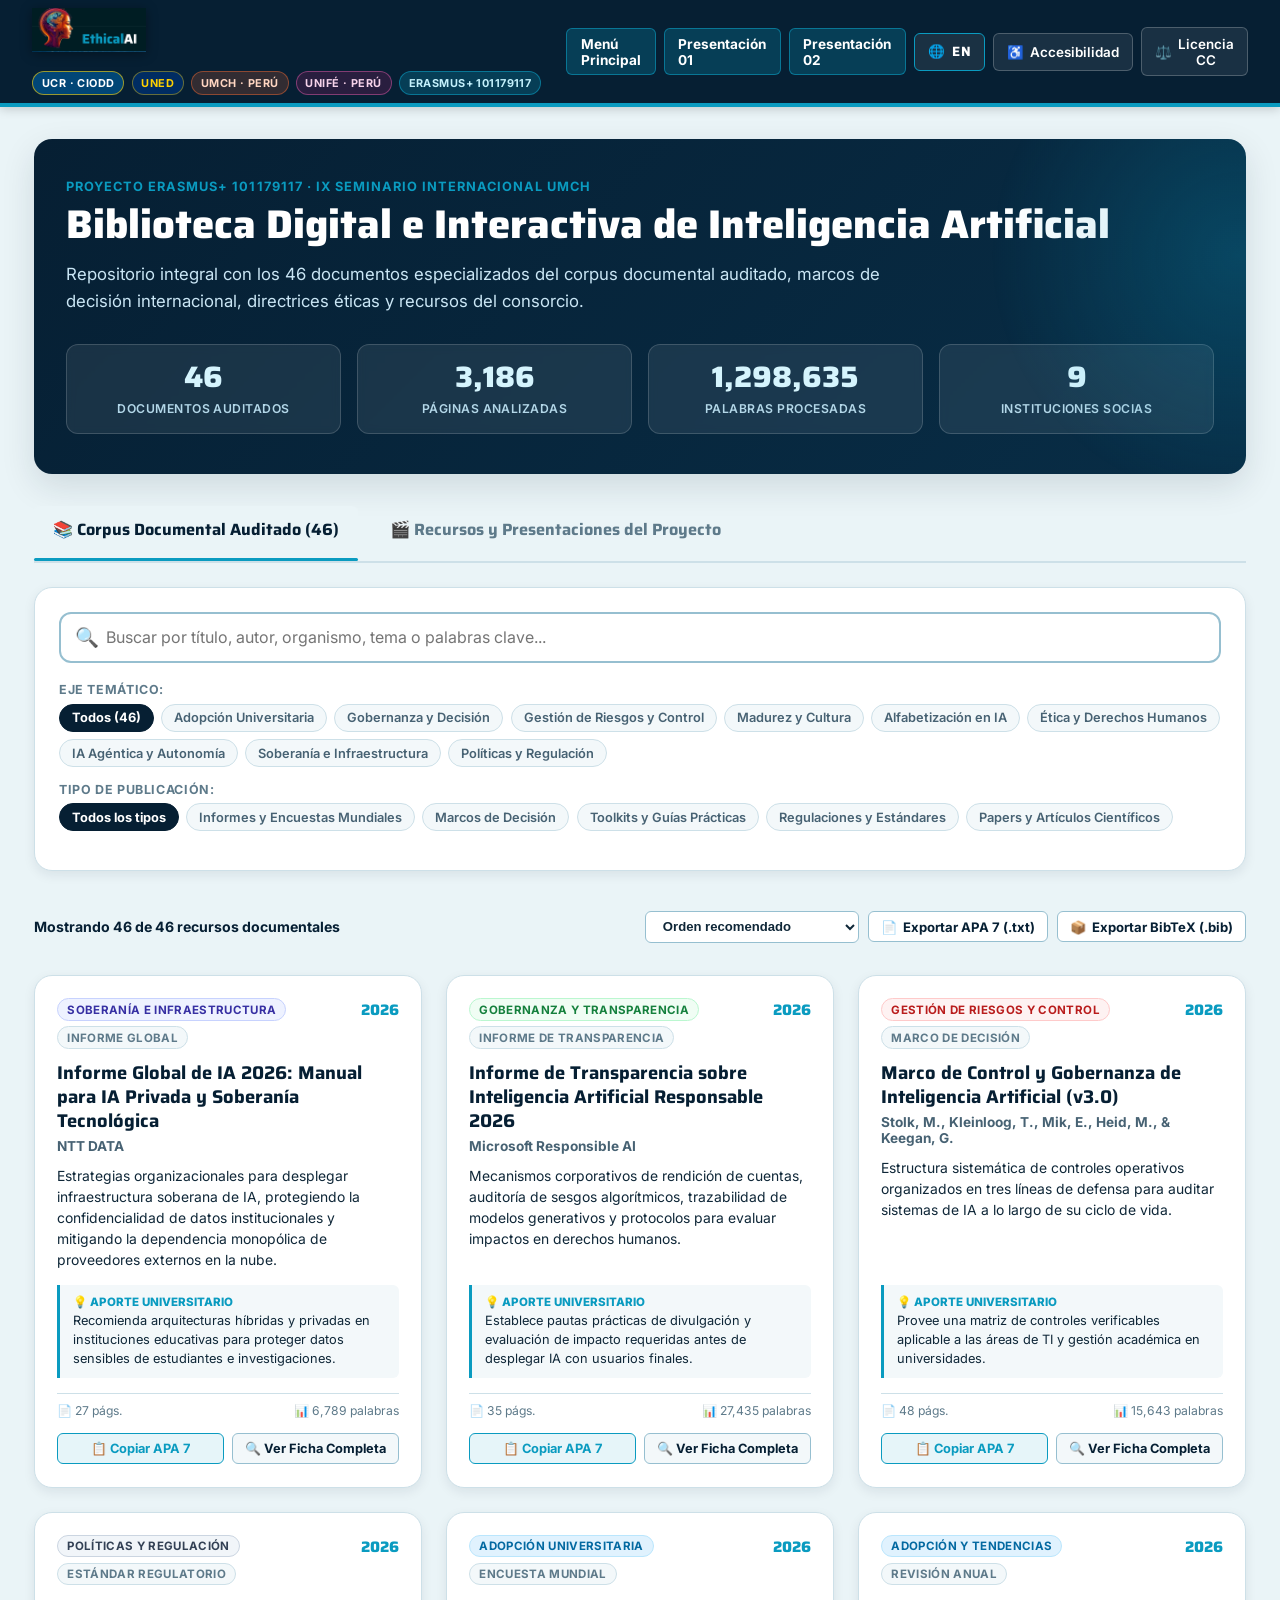
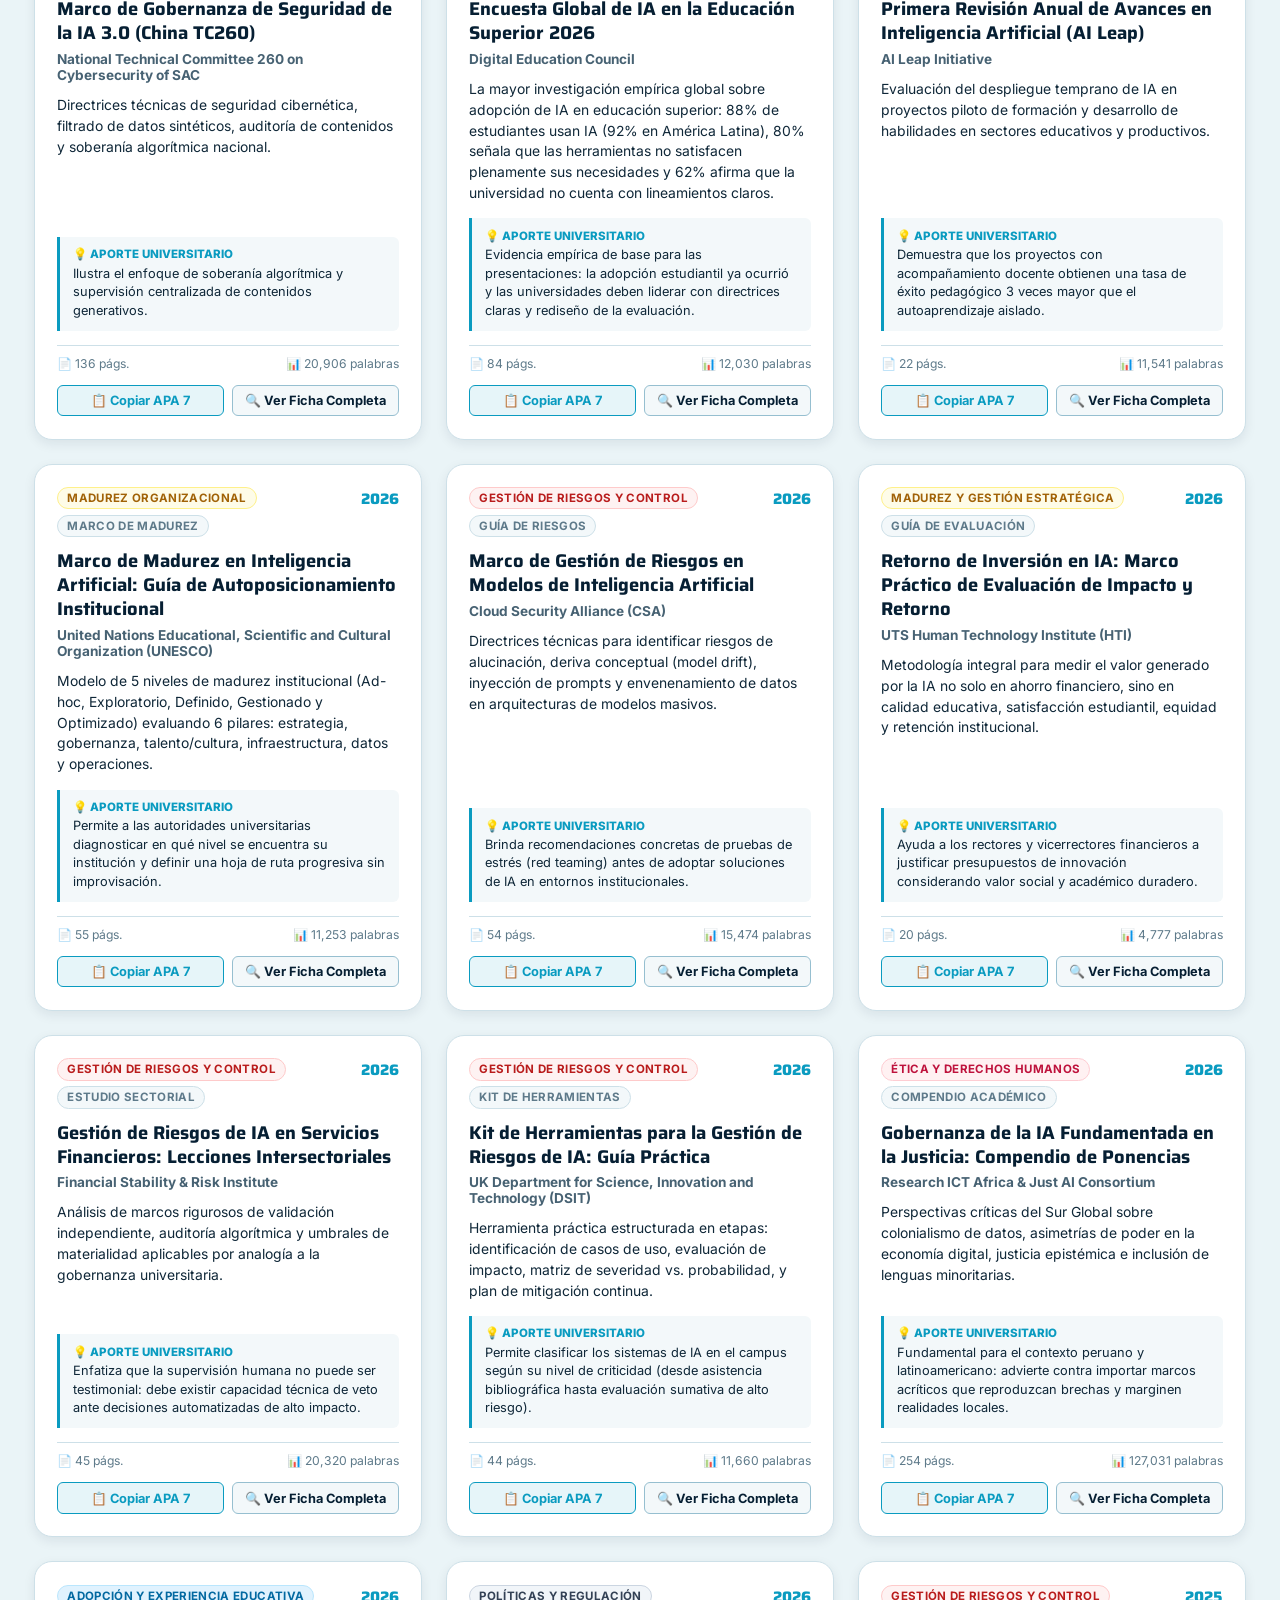
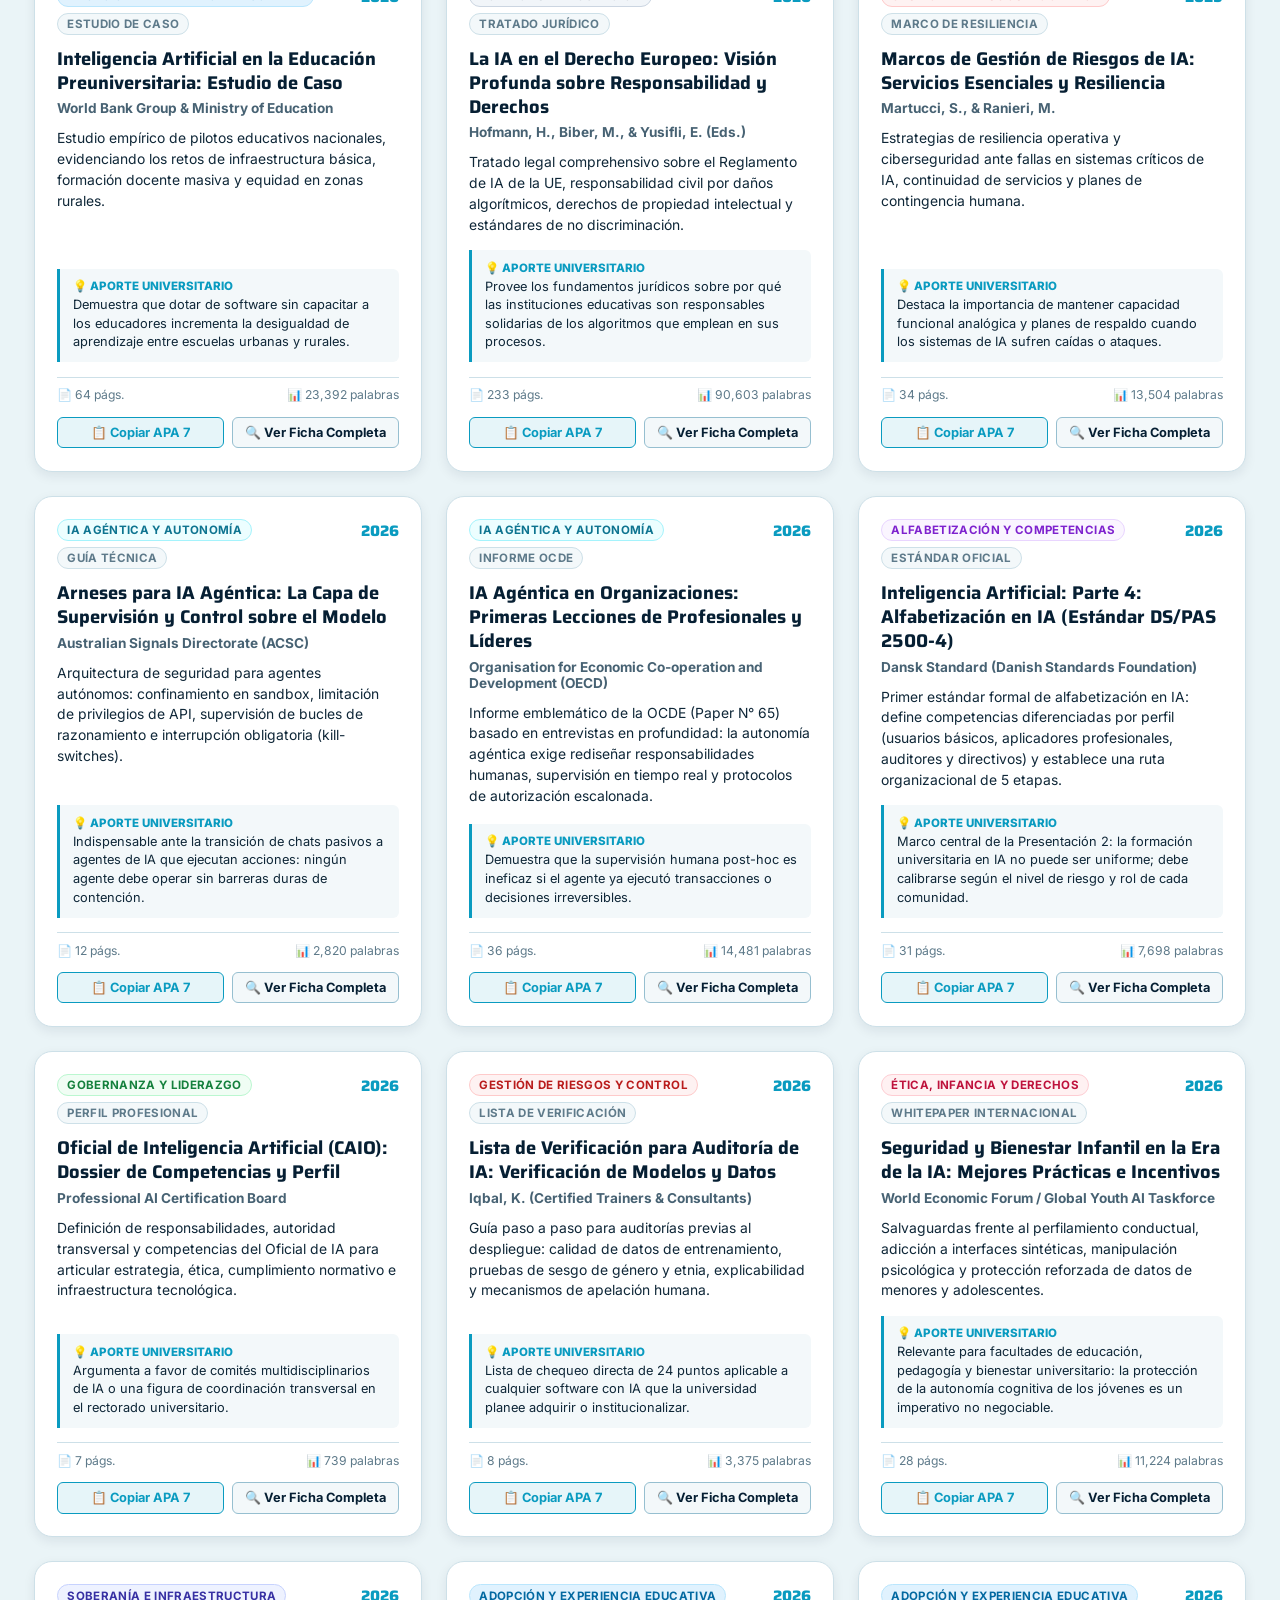
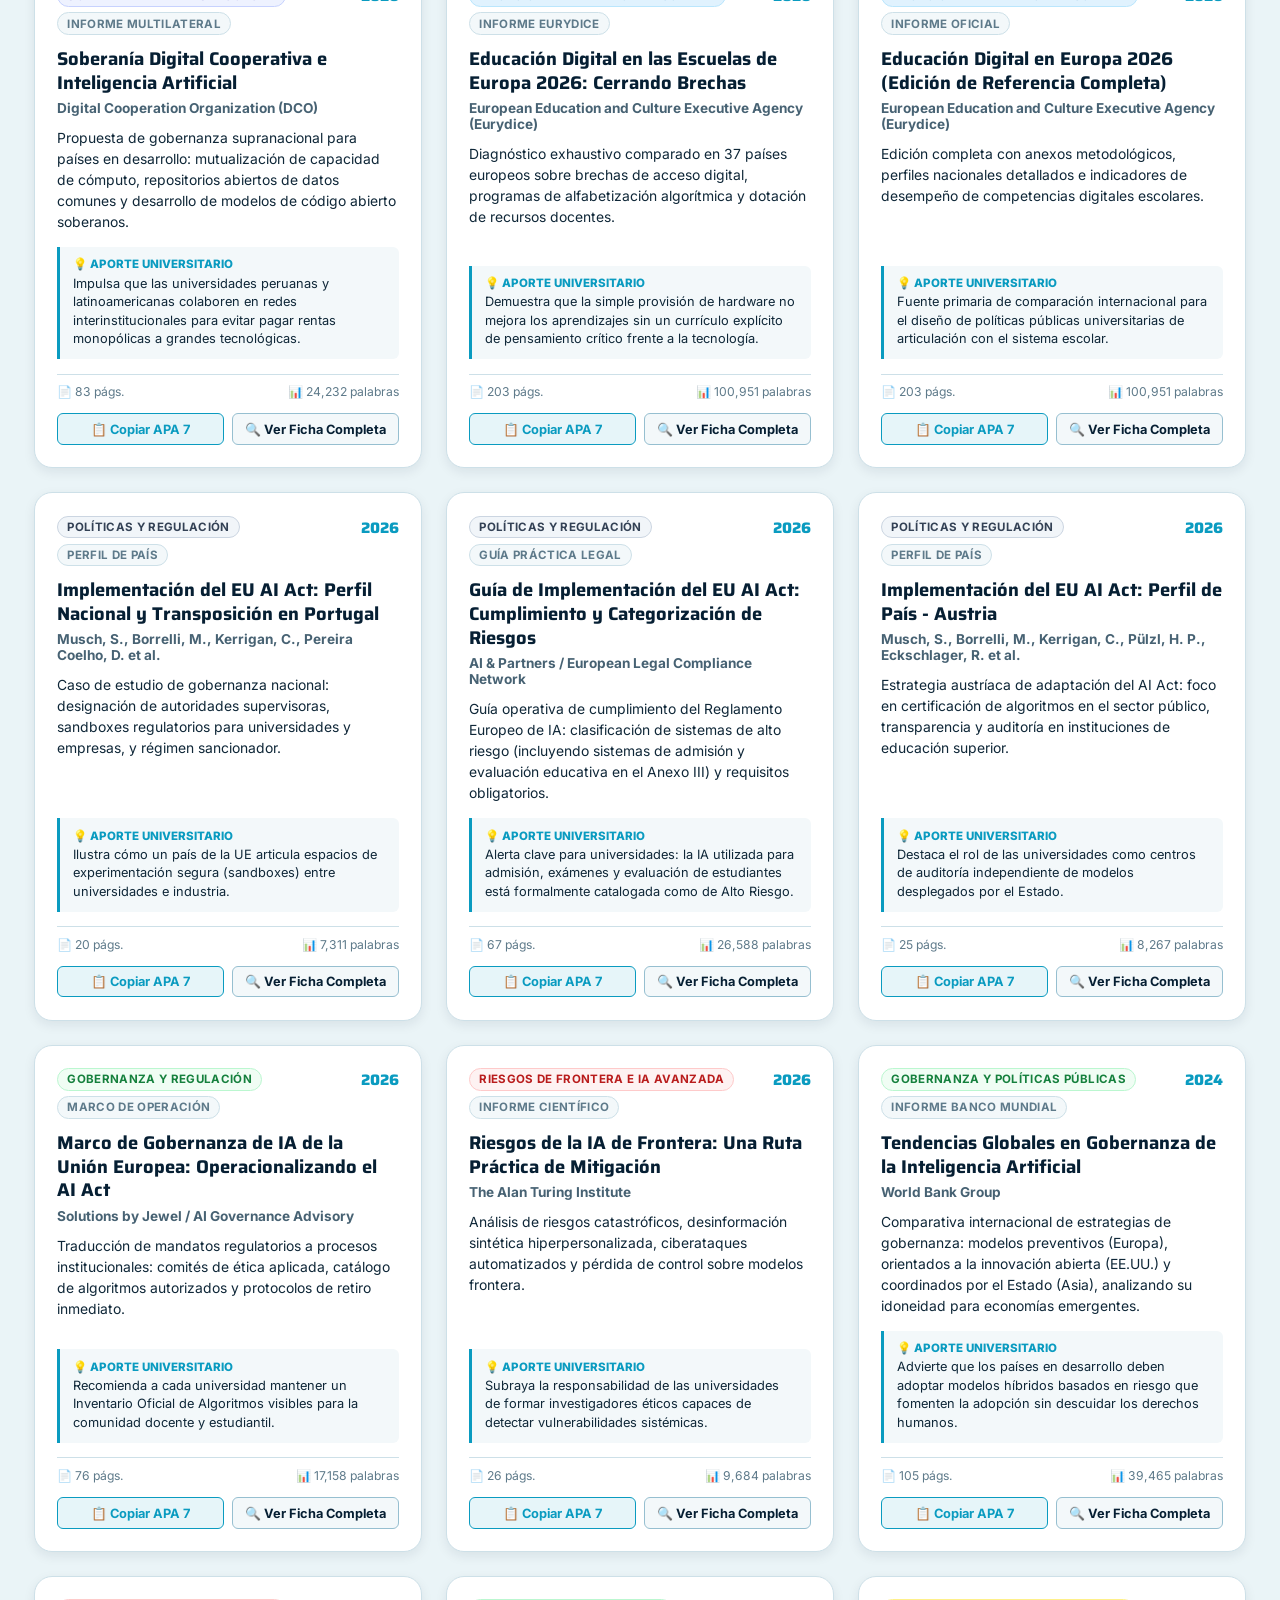
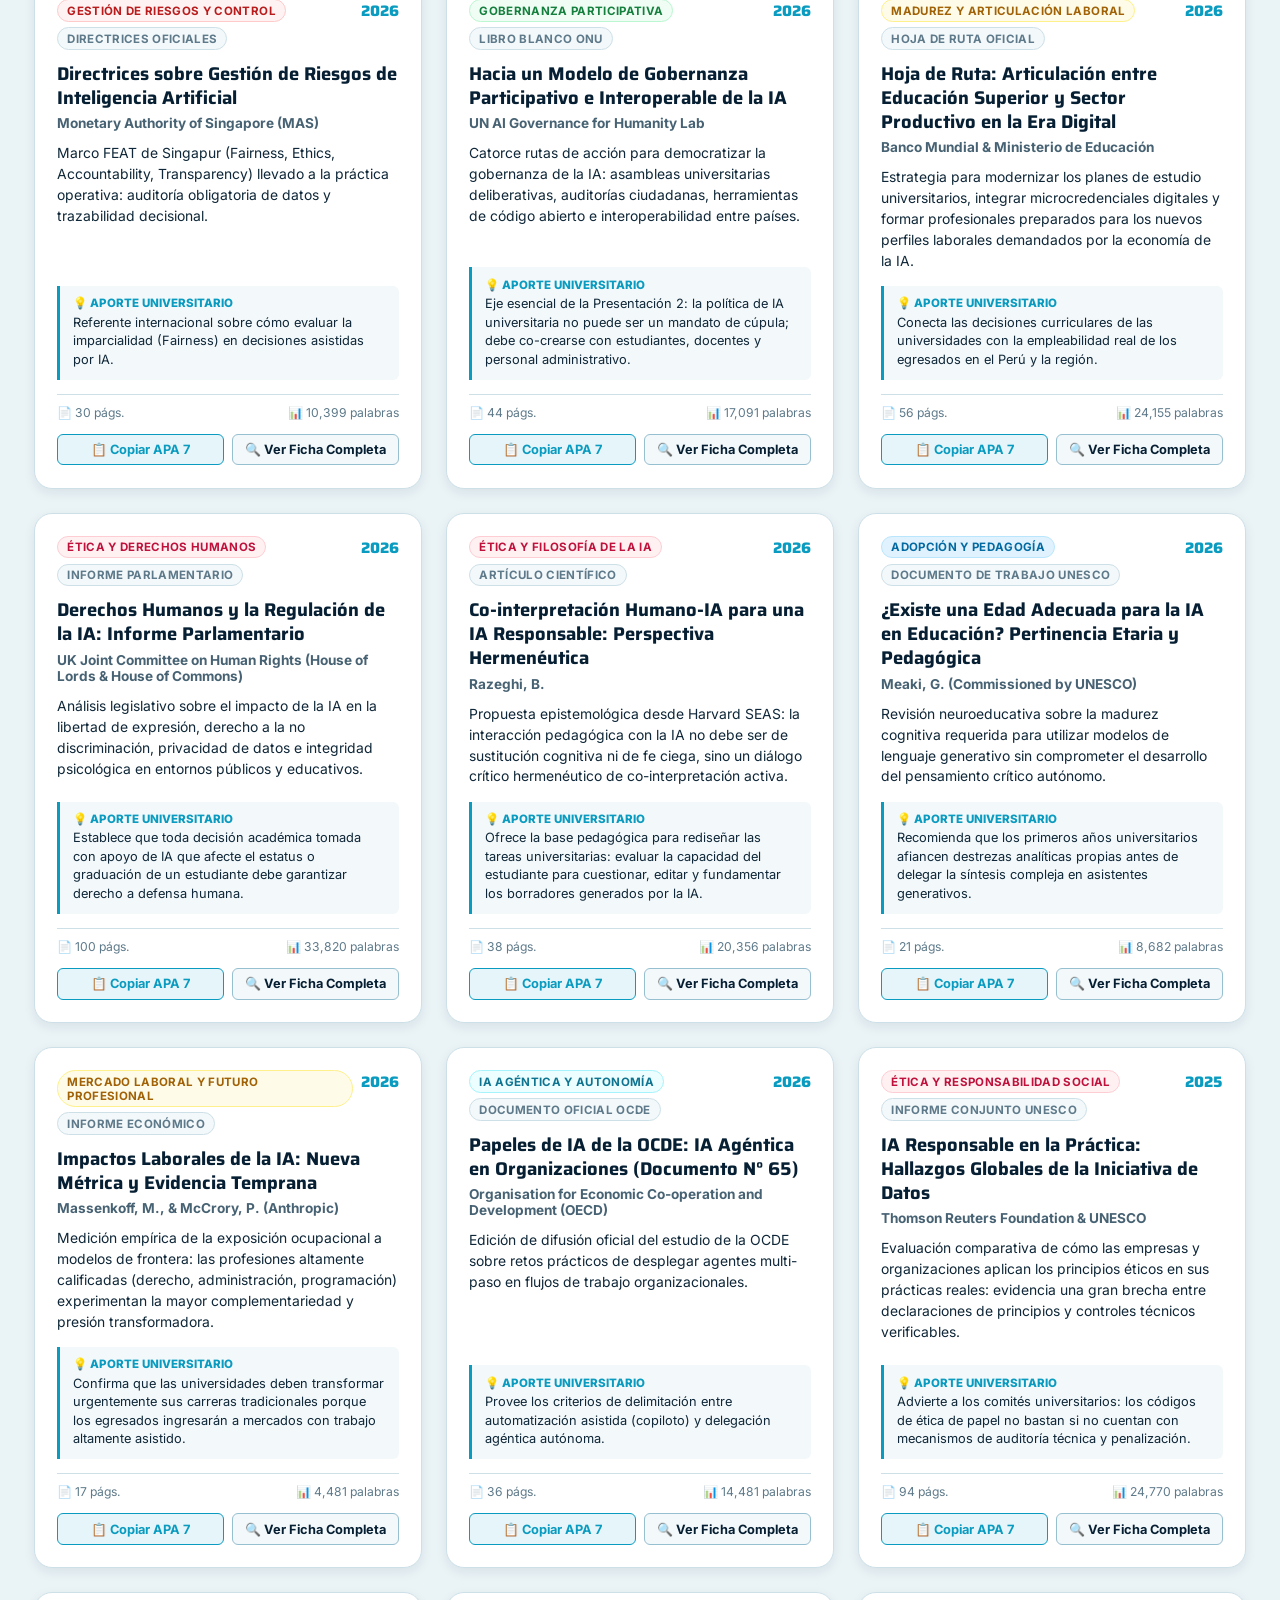
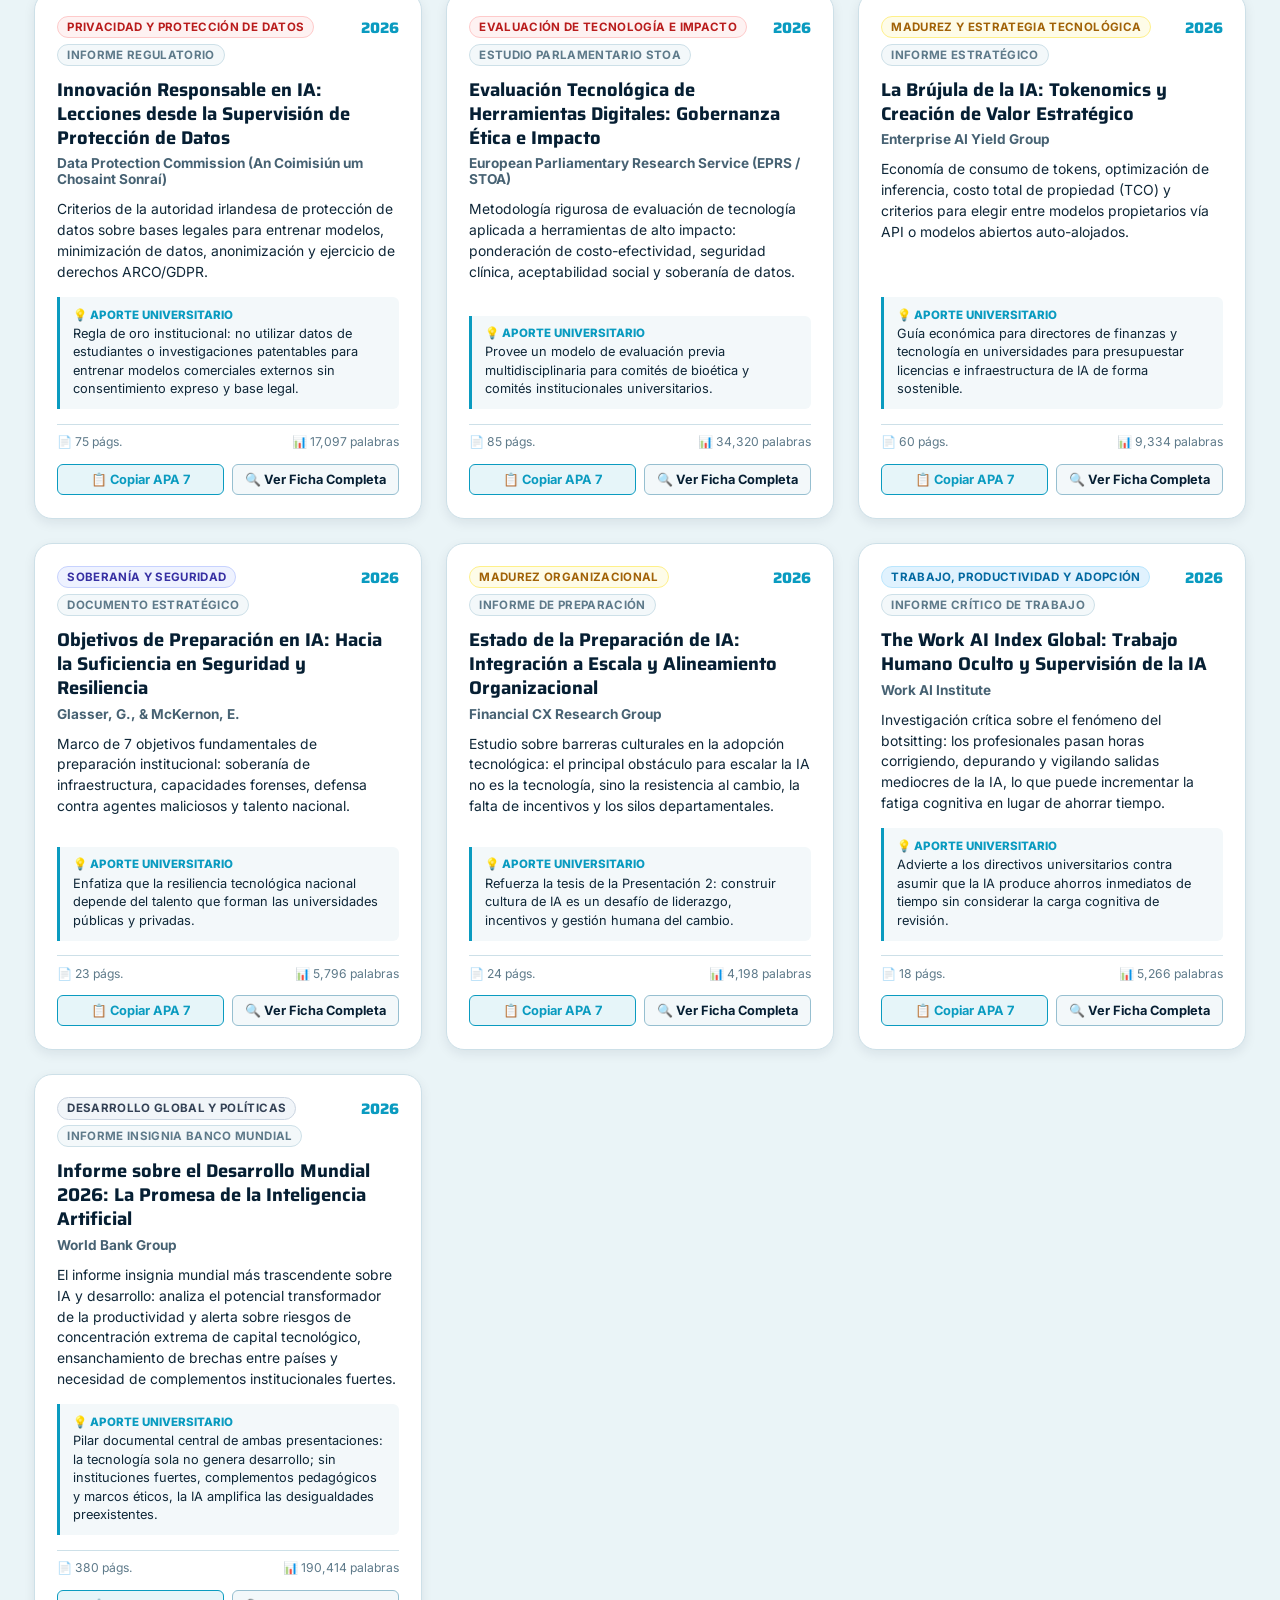
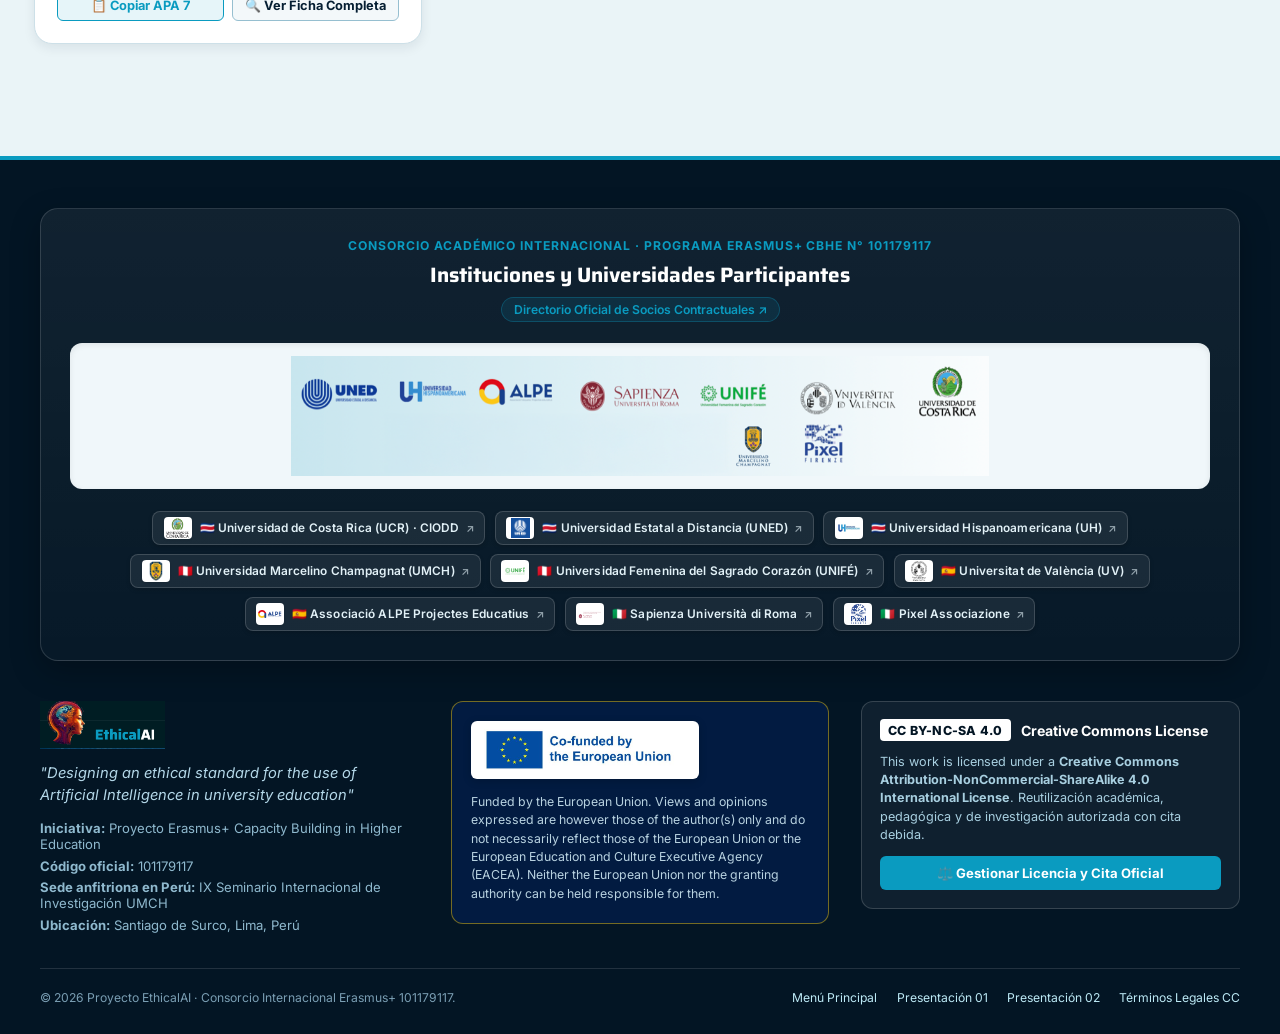
==== commit 8a7ff8a8: "Añade UNIFÉ a las insignias institucionales y líneas de fuente Incluye la etiqueta UNIFÉ · Perú junt" ====
--- a/biblioteca.html
+++ b/biblioteca.html
@@ -26,6 +26,7 @@
         <span class="inst-tag ucr" title="Universidad de Costa Rica - CIODD">UCR · CIODD</span>
         <span class="inst-tag uned" title="Universidad Estatal a Distancia, Costa Rica">UNED</span>
         <span class="inst-tag umch" title="Universidad Marcelino Champagnat, Lima - Perú">UMCH · Perú</span>
+        <span class="inst-tag unife" title="Universidad Femenina del Sagrado Corazón, Lima - Perú">UNIFÉ · Perú</span>
         <span class="inst-tag eu" title="Cofinanciado por el Programa Erasmus+ de la Unión Europea">Erasmus+ 101179117</span>
       </div>
     </div>
--- a/assets/styles.css
+++ b/assets/styles.css
@@ -1,6 +1,6 @@
 /* ==========================================================================
    EthicalAI Perú — Estilos Oficiales e Identidad Institucional
-   Afiliaciones: EthicalAI (Erasmus+) · CIODD - UCR · UNED · UMCH
+   Afiliaciones: EthicalAI (Erasmus+) · CIODD - UCR · UNED · UMCH · UNIFÉ
    ========================================================================== */
 
 :root {
@@ -243,6 +243,7 @@
 .inst-tag.ucr { background: rgba(0, 80, 136, 0.8); color: #fff; border: 1px solid rgba(255, 209, 0, 0.6); }
 .inst-tag.uned { background: rgba(0, 47, 108, 0.85); color: #ffd100; border: 1px solid rgba(255, 209, 0, 0.4); }
 .inst-tag.umch { background: rgba(230, 100, 50, 0.2); color: #ffd6c2; border: 1px solid rgba(230, 100, 50, 0.5); }
+.inst-tag.unife { background: rgba(122, 31, 92, 0.3); color: #f6d3ea; border: 1px solid rgba(190, 80, 150, 0.6); }
 .inst-tag.eu { background: rgba(10, 155, 192, 0.25); color: #c4f1fc; border: 1px solid rgba(10, 155, 192, 0.6); }
 
 .topbar-actions {
